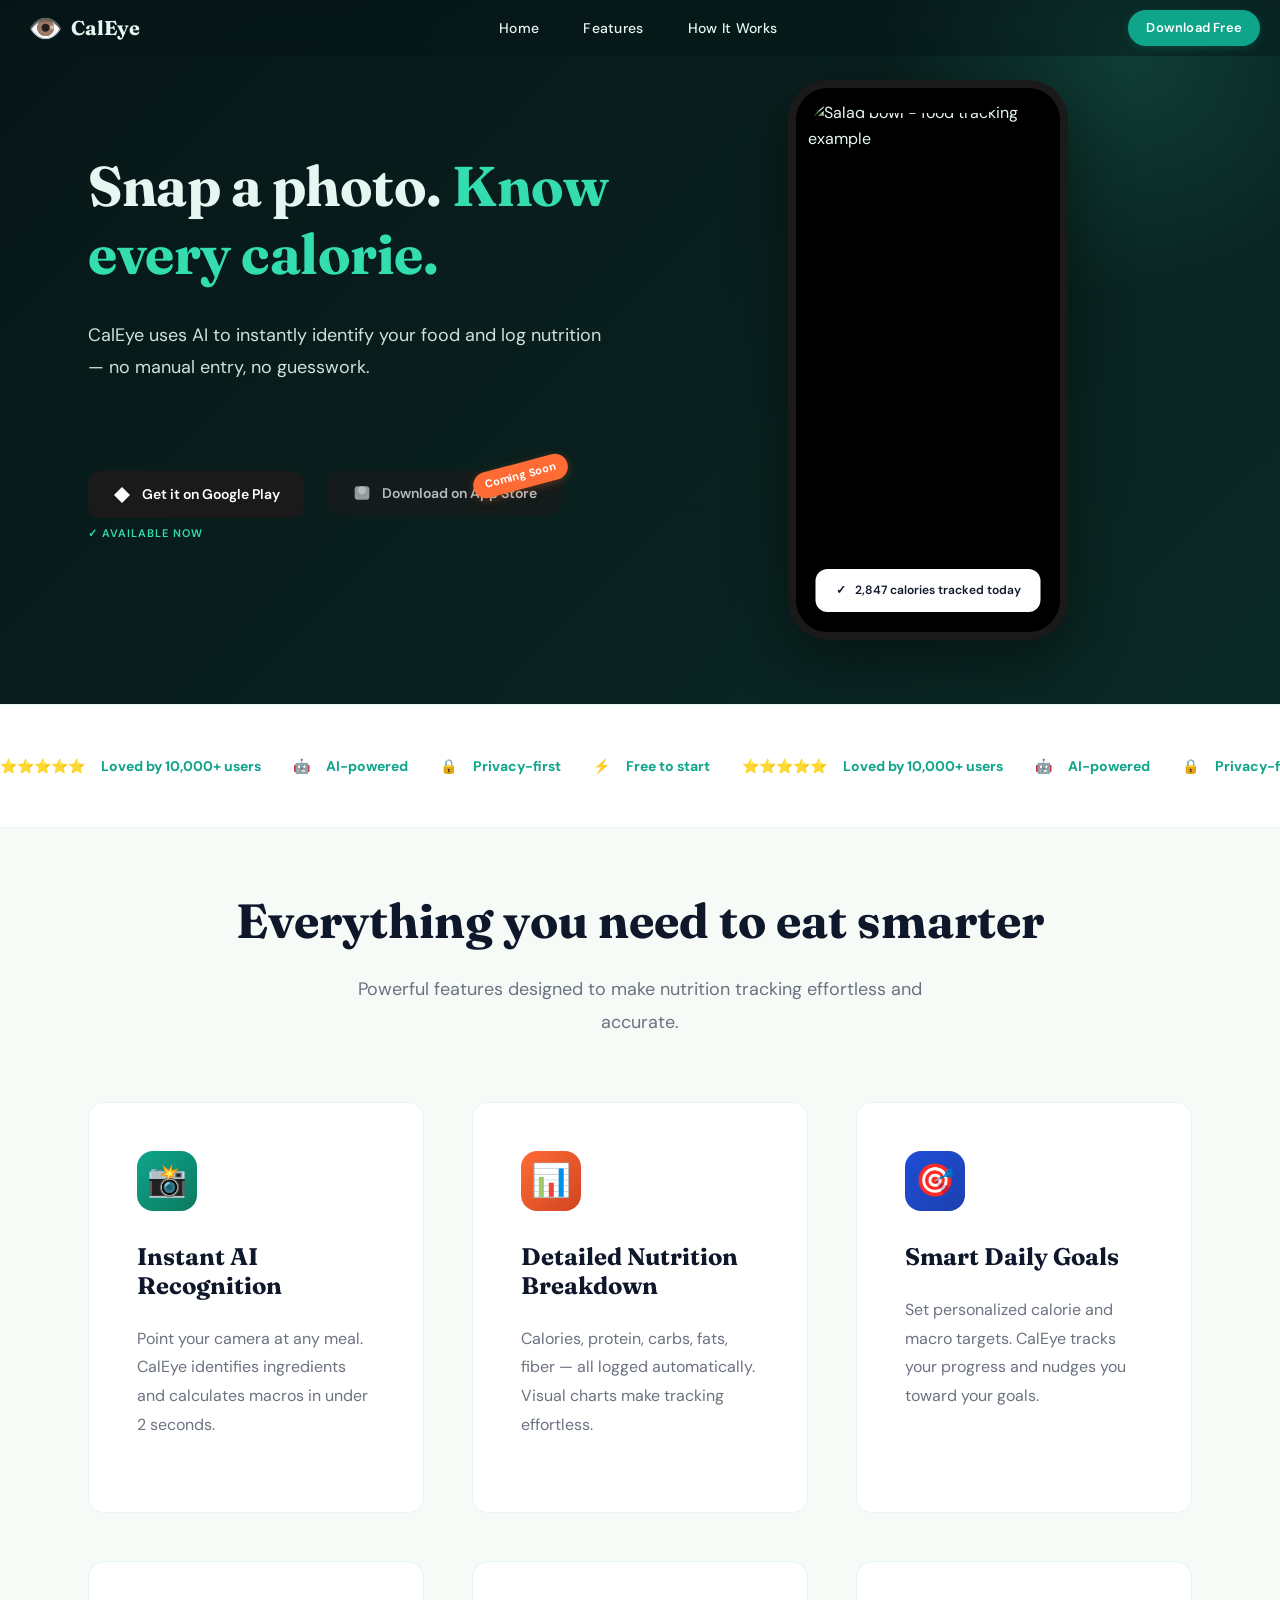
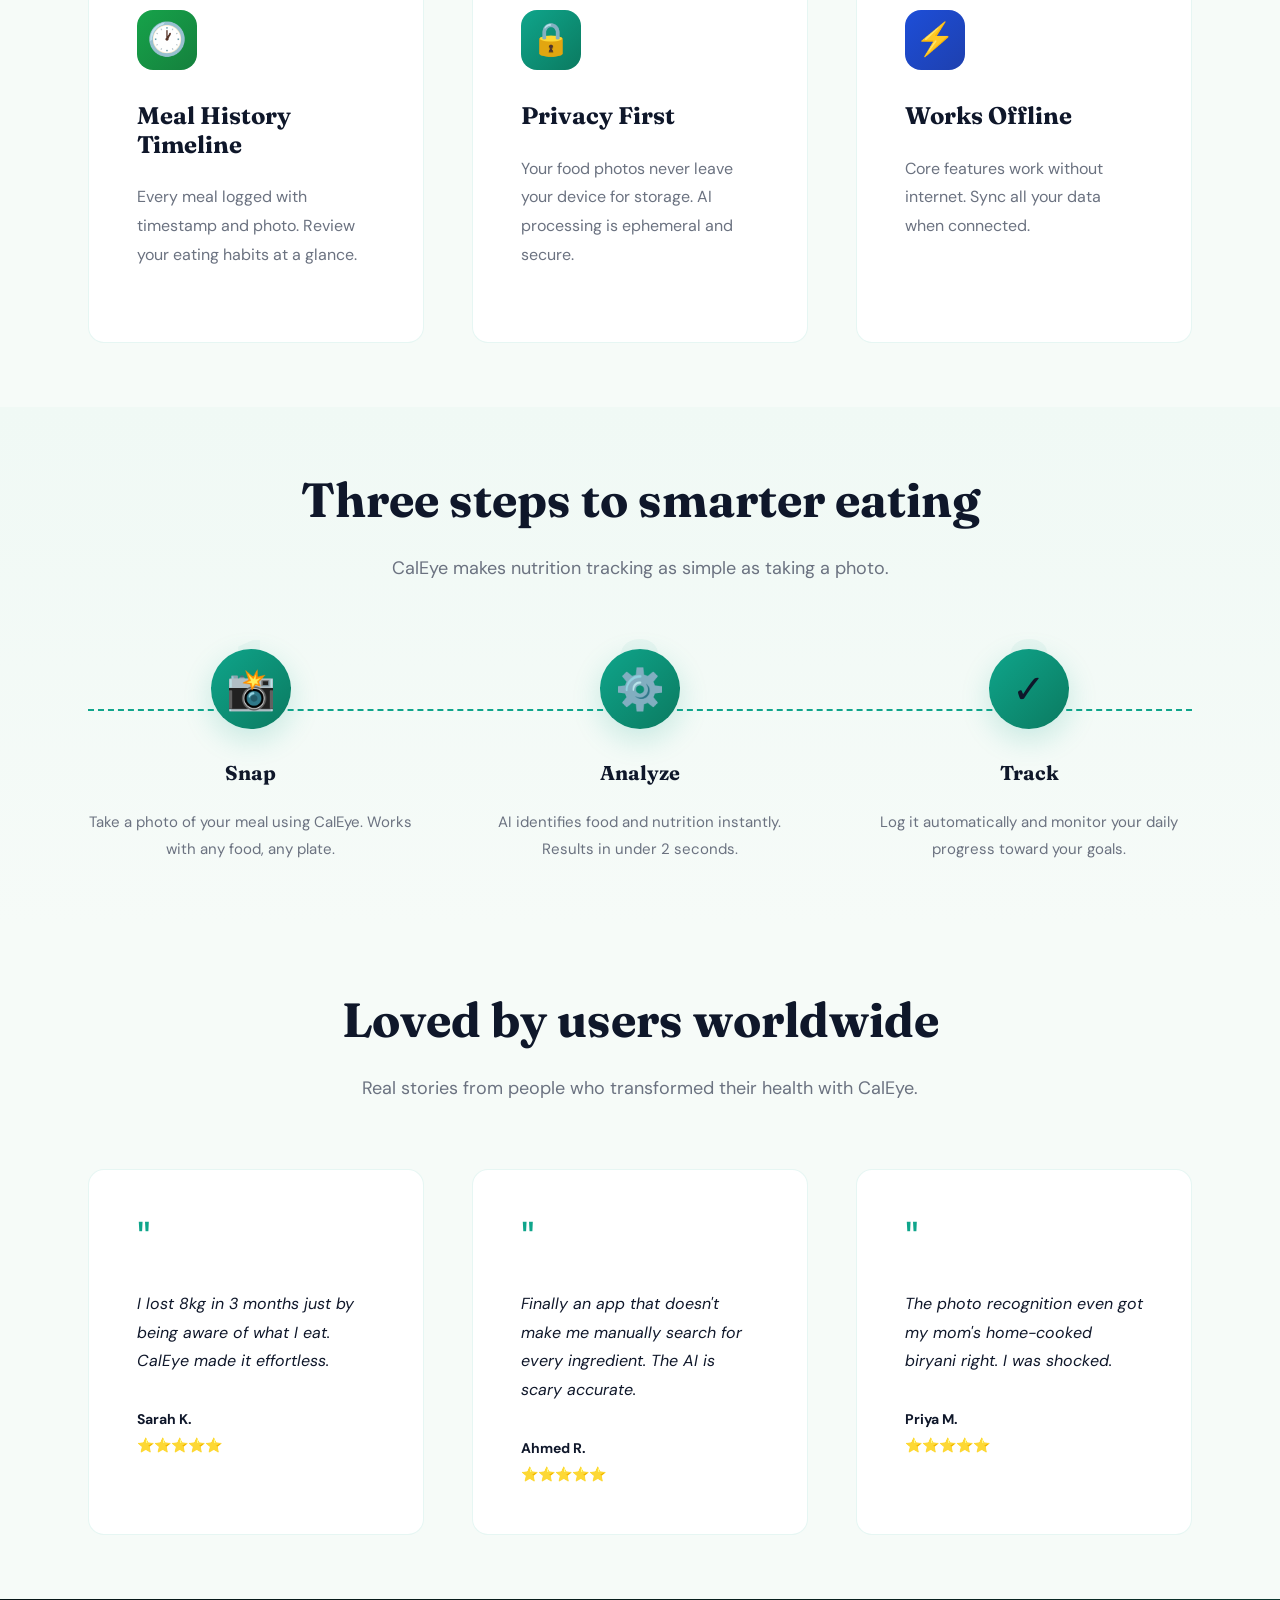
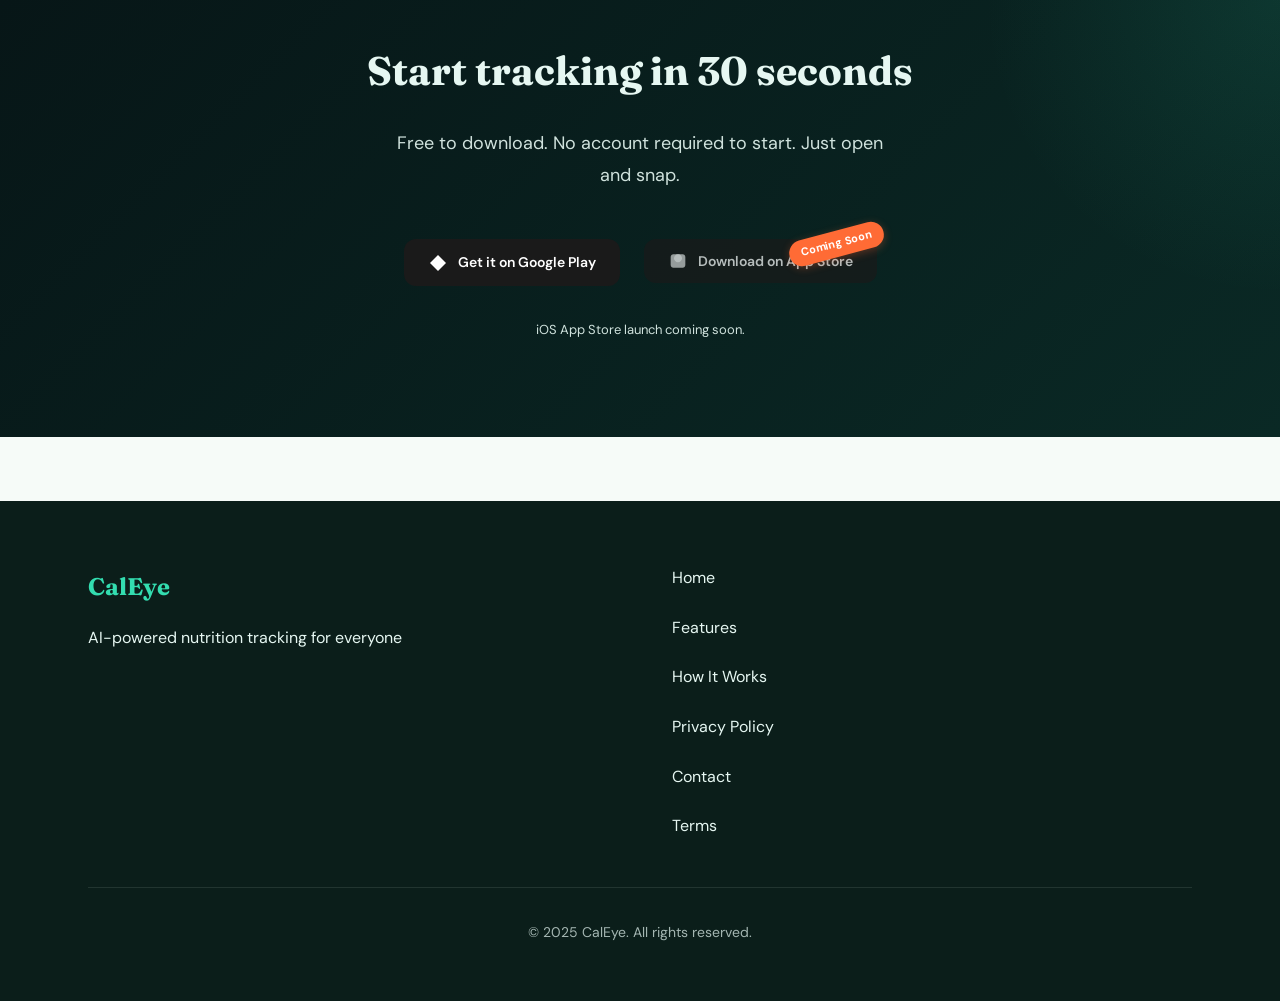
==== index.html @ 149a8d62 "Fixed duplication of footer" ====
<!DOCTYPE html>
<html lang="en">
<head>
    <meta charset="UTF-8">
    <meta name="viewport" content="width=device-width, initial-scale=1.0">
    <meta name="description" content="CalEye - AI-powered food calorie tracking. Just snap a photo and track your nutrition instantly.">
    <meta name="keywords" content="calorie tracking, food recognition, AI nutrition, food scanner">
    <meta name="theme-color" content="#0FA58B">

    <title>CalEye - AI-Powered Calorie Tracking</title>

    <!-- Google Fonts -->
    <link rel="preconnect" href="https://fonts.googleapis.com">
    <link rel="preconnect" href="https://fonts.gstatic.com" crossorigin>
    <link href="https://fonts.googleapis.com/css2?family=DM+Sans:ital,opsz,wght@0,9..150,100..700;1,9..150,100..700&family=Fraunces:opsz,wght@9..144,400..900&display=swap" rel="stylesheet">

    <!-- CSS -->
    <link rel="stylesheet" href="./styles/main.css">
    <link rel="stylesheet" href="./styles/components.css">
    <link rel="stylesheet" href="./styles/animations.css">

    <style>
        /* Section padding utilities for responsive design */
        .section-padded {
            padding: var(--space-lg) 0;
        }

        @media (min-width: 768px) {
            .section-padded {
                padding: var(--space-2xl) 0;
            }
        }

        .section-padded-lg {
            padding: var(--space-xl) 0;
        }

        @media (min-width: 768px) {
            .section-padded-lg {
                padding: var(--space-2xl) 0;
            }
        }
        .features-section {
            background: var(--bg);
        }

        /* Responsive Text */
        p {
            font-size: clamp(14px, 3.5vw, 16px);
        }

        .step p {
            font-size: clamp(13px, 2.5vw, 15px);
        }

        /* Page-specific styles */
        .hero {
            background: linear-gradient(135deg, var(--bg-dark) 0%, #0a2925 100%);
            color: var(--text-on-dark);
            padding-top: 70px;
            padding-bottom: var(--space-xl);
            position: relative;
            overflow: hidden;
        }

        @media (min-width: 768px) {
            .hero {
                padding-top: 80px;
                padding-bottom: var(--space-2xl);
            }
        }

        .hero::before {
            content: '';
            position: absolute;
            top: -300px;
            right: -150px;
            width: 400px;
            height: 400px;
            background: radial-gradient(circle, rgba(51, 221, 176, 0.1) 0%, transparent 70%);
            border-radius: 50%;
            pointer-events: none;
        }

        @media (min-width: 768px) {
            .hero::before {
                top: -200px;
                right: -100px;
                width: 500px;
                height: 500px;
                background: radial-gradient(circle, rgba(51, 221, 176, 0.15) 0%, transparent 70%);
            }
        }

        .hero-content {
            position: relative;
            z-index: 2;
            display: grid;
            grid-template-columns: 1fr;
            gap: var(--space-lg);
            align-items: center;
        }

        @media (min-width: 1024px) {
            .hero-content {
                grid-template-columns: 1fr 1fr;
                gap: var(--space-xl);
            }
        }

        .hero-text {
            display: flex;
            flex-direction: column;
            gap: var(--space-md);
        }

        @media (min-width: 768px) {
            .hero-text {
                gap: var(--space-lg);
            }
        }

        .hero-title {
            font-size: clamp(1.75rem, 5vw, 3.5rem);
            line-height: 1.2;
            margin: 0;
            letter-spacing: -0.5px;
        }

        .hero-title .highlight {
            color: var(--primary-dark);
        }

        .hero-subtitle {
            font-size: clamp(15px, 4vw, 18px);
            line-height: 1.8;
            color: rgba(230, 247, 242, 0.9);
        }

        .hero-cta {
            display: flex;
            gap: var(--space-sm);
            flex-direction: column;
            margin-top: var(--space-md);
        }

        @media (min-width: 480px) {
            .hero-cta {
                flex-direction: row;
                gap: var(--space-md);
                flex-wrap: wrap;
            }
        }

        @media (min-width: 768px) {
            .hero-cta {
                margin-top: var(--space-lg);
            }
        }

        .hero-cta > div {
            flex: 1;
            min-width: 160px;
        }

        @media (min-width: 480px) {
            .hero-cta > div {
                flex: initial;
            }
        }

        .cta-label {
            font-size: 11px;
            text-transform: uppercase;
            letter-spacing: 1px;
            color: var(--primary-dark);
            margin-top: 6px;
            font-weight: 600;
        }

        /* Phone Mockup */
        .phone-mockup-wrapper {
            display: flex;
            justify-content: center;
            align-items: center;
            position: relative;
            margin-top: var(--space-lg);
        }

        @media (min-width: 1024px) {
            .phone-mockup-wrapper {
                margin-top: 0;
            }
        }

        .phone-mockup {
            position: relative;
            width: 220px;
            height: 440px;
            background: #000;
            border-radius: 36px;
            padding: 10px;
            box-shadow: 0 15px 40px rgba(0, 0, 0, 0.4);
            overflow: hidden;
            animation: float 3s ease-in-out infinite;
            border: 6px solid #1a1a1a;
        }

        @media (min-width: 480px) {
            .phone-mockup {
                width: 260px;
                height: 520px;
                border-radius: 40px;
                padding: 12px;
                border: 8px solid #1a1a1a;
            }
        }

        @media (min-width: 1024px) {
            .phone-mockup {
                width: 280px;
                height: 560px;
                border-radius: 40px;
                padding: 12px;
                box-shadow: 0 20px 60px rgba(0, 0, 0, 0.4);
            }
        }

        .phone-mockup::before {
            content: '';
            position: absolute;
            top: 0;
            left: 50%;
            transform: translateX(-50%);
            width: 120px;
            height: 20px;
            background: #000;
            border-radius: 0 0 16px 16px;
            z-index: 10;
        }

        @media (min-width: 480px) {
            .phone-mockup::before {
                width: 140px;
                height: 24px;
                border-radius: 0 0 18px 18px;
            }
        }

        @media (min-width: 1024px) {
            .phone-mockup::before {
                width: 150px;
                height: 25px;
                border-radius: 0 0 20px 20px;
            }
        }

        .phone-screen {
            width: 100%;
            height: 100%;
            border-radius: 32px;
            overflow: hidden;
            position: relative;
        }

        @media (min-width: 480px) {
            .phone-screen {
                border-radius: 34px;
            }
        }

        @media (min-width: 1024px) {
            .phone-screen {
                border-radius: 36px;
            }
        }

        .phone-screen img {
            width: 100%;
            height: 100%;
            object-fit: cover;
        }

        .phone-floating-card {
            position: absolute;
            bottom: 16px;
            left: 50%;
            transform: translateX(-50%);
            background: var(--surface);
            border-radius: 10px;
            padding: 10px 16px;
            box-shadow: 0 8px 24px rgba(0, 0, 0, 0.2);
            font-size: 11px;
            font-weight: 600;
            color: var(--text);
            z-index: 20;
            animation: float 4s ease-in-out infinite;
            animation-delay: 0.5s;
            white-space: nowrap;
        }

        @media (min-width: 480px) {
            .phone-floating-card {
                bottom: 20px;
                border-radius: 12px;
                padding: 12px 20px;
                font-size: 12px;
            }
        }

        .phone-floating-card .icon {
            display: inline-block;
            margin-right: 6px;
        }

        /* Social Proof Bar */
        .social-proof {
            background: var(--surface);
            padding: var(--space-lg) 0;
            border-top: 1px solid rgba(15, 165, 139, 0.1);
            border-bottom: 1px solid rgba(15, 165, 139, 0.1);
            overflow: hidden;
        }

        @media (min-width: 768px) {
            .social-proof {
                padding: var(--space-xl) 0;
            }
        }

        .marquee-content-inner {
            display: inline-flex;
            gap: var(--space-md);
            white-space: nowrap;
            animation: marquee 30s linear infinite;
        }

        @media (min-width: 768px) {
            .marquee-content-inner {
                gap: var(--space-lg);
            }
        }

        .social-proof:hover .marquee-content-inner {
            animation-play-state: paused;
        }

        .proof-item {
            display: inline-flex;
            align-items: center;
            gap: var(--space-xs);
            font-weight: 600;
            color: var(--text);
            font-size: 12px;
            min-width: max-content;
        }

        @media (min-width: 480px) {
            .proof-item {
                font-size: 13px;
                gap: var(--space-sm);
            }
        }

        @media (min-width: 768px) {
            .proof-item {
                font-size: 14px;
            }
        }

        .proof-item strong {
            color: var(--primary-500);
        }

        /* Feature Grid */
        .features-grid {
            display: grid;
            grid-template-columns: 1fr;
            gap: var(--space-lg);
        }

        @media (min-width: 480px) {
            .features-grid {
                grid-template-columns: repeat(2, 1fr);
                gap: var(--space-lg);
            }
        }

        @media (min-width: 1024px) {
            .features-grid {
                grid-template-columns: repeat(3, 1fr);
                gap: var(--space-xl);
            }
        }

        /* How It Works */
        .how-it-works-section {
            background: linear-gradient(180deg, #f0f9f5 0%, var(--bg) 100%);
        }

        .steps-container {
            display: grid;
            grid-template-columns: 1fr;
            gap: var(--space-xl);
            position: relative;
        }

        @media (min-width: 768px) {
            .steps-container {
                gap: var(--space-2xl);
            }
        }

        @media (min-width: 1024px) {
            .steps-container {
                grid-template-columns: repeat(3, 1fr);
            }

            .steps-container::before {
                content: '';
                position: absolute;
                top: 60px;
                left: 0;
                right: 0;
                height: 2px;
                background: linear-gradient(90deg, transparent, var(--primary-500) 20%, var(--primary-500) 80%, transparent);
                border-top: 2px dashed var(--primary-500);
                pointer-events: none;
            }
        }

        .step {
            text-align: center;
            position: relative;
            z-index: 1;
        }

        .step-number {
            font-size: 60px;
            font-weight: 900;
            color: rgba(15, 165, 139, 0.05);
            position: absolute;
            top: -15px;
            left: 50%;
            transform: translateX(-50%);
            z-index: 0;
            line-height: 1;
        }

        @media (min-width: 768px) {
            .step-number {
                font-size: 80px;
                top: -20px;
            }
        }

        .step-icon {
            display: flex;
            align-items: center;
            justify-content: center;
            width: 70px;
            height: 70px;
            background: linear-gradient(135deg, var(--primary-500) 0%, var(--primary-700) 100%);
            border-radius: 50%;
            margin: 0 auto var(--space-lg);
            font-size: 36px;
            position: relative;
            z-index: 2;
            box-shadow: 0 8px 24px rgba(15, 165, 139, 0.15);
        }

        @media (min-width: 768px) {
            .step-icon {
                width: 80px;
                height: 80px;
                font-size: 40px;
                box-shadow: 0 10px 30px rgba(15, 165, 139, 0.2);
            }
        }

        .step h3 {
            margin: 0 0 var(--space-sm) 0;
            color: var(--text);
            font-size: 18px;
        }

        @media (min-width: 768px) {
            .step h3 {
                margin: 0 0 var(--space-md) 0;
                font-size: 20px;
            }
        }

        .step p {
            color: var(--muted);
            font-size: 14px;
            margin: 0;
        }

        @media (min-width: 768px) {
            .step p {
                font-size: 15px;
            }
        }

        /* Testimonials */
        .testimonials-grid {
            display: grid;
            grid-template-columns: 1fr;
            gap: var(--space-lg);
        }

        @media (min-width: 768px) {
            .testimonials-grid {
                grid-template-columns: repeat(3, 1fr);
                gap: var(--space-xl);
            }
        }

        /* Download CTA */
        .download-cta-section {
            background: linear-gradient(135deg, var(--bg-dark) 0%, #0a2925 100%);
            color: var(--text-on-dark);
            position: relative;
            overflow: hidden;
            padding: var(--space-lg) 0;
        }

        @media (min-width: 768px) {
            .download-cta-section {
                padding: var(--space-xl) 0;
            }
        }

        .download-cta-section::before {
            content: '';
            position: absolute;
            top: -300px;
            right: -300px;
            width: 500px;
            height: 500px;
            background: radial-gradient(circle, rgba(51, 221, 176, 0.08) 0%, transparent 70%);
            border-radius: 50%;
            pointer-events: none;
        }

        @media (min-width: 768px) {
            .download-cta-section::before {
                width: 600px;
                height: 600px;
                background: radial-gradient(circle, rgba(51, 221, 176, 0.1) 0%, transparent 70%);
            }
        }

        .cta-content {
            position: relative;
            z-index: 2;
            text-align: center;
        }

        .cta-content h2 {
            color: var(--text-on-dark);
            margin-bottom: var(--space-md);
            font-size: clamp(1.5rem, 4vw, 2.5rem);
        }

        @media (min-width: 768px) {
            .cta-content h2 {
                margin-bottom: var(--space-lg);
            }
        }

        .cta-content p {
            color: rgba(230, 247, 242, 0.9);
            font-size: clamp(14px, 3vw, 18px);
            margin-bottom: var(--space-lg);
            max-width: 500px;
            margin-left: auto;
            margin-right: auto;
        }

        @media (min-width: 768px) {
            .cta-content p {
                margin-bottom: var(--space-xl);
            }
        }

        .cta-buttons {
            display: flex;
            justify-content: center;
            gap: var(--space-sm);
            flex-direction: column;
        }

        @media (min-width: 480px) {
            .cta-buttons {
                flex-direction: row;
                gap: var(--space-md);
                flex-wrap: wrap;
            }
        }

        .cta-buttons .store-btn {
            width: 100%;
        }

        @media (min-width: 480px) {
            .cta-buttons .store-btn {
                width: auto;
            }
        }

        /* Scroll animations */
        section {
            scroll-margin-top: 70px;
        }

        @media (min-width: 768px) {
            section {
                scroll-margin-top: 80px;
            }
        }
    </style>
</head>
<body>

    <!-- Navigation -->
    <nav class="navbar">
        <div class="container nav-inner">
            <a href="index.html" class="logo">
                <span class="logo-mark">👁️</span>
                <span>CalEye</span>
            </a>

            <button class="hamburger" aria-label="Toggle navigation menu">
                <span></span>
                <span></span>
                <span></span>
            </button>

            <ul class="nav-links">
                <li><a href="index.html">Home</a></li>
                <li><a href="features.html">Features</a></li>
                <li><a href="how-it-works.html">How It Works</a></li>
            </ul>

            <div class="nav-cta">
                <a href="#" class="btn btn--primary btn--small">Download Free</a>
            </div>
        </div>
    </nav>

    <!-- Mobile Menu -->
    <div class="nav-menu">
        <ul class="nav-menu-items">
            <li><a href="index.html">Home</a></li>
            <li><a href="features.html">Features</a></li>
            <li><a href="how-it-works.html">How It Works</a></li>
            <li><a href="privacy.html">Privacy Policy</a></li>
        </ul>
    </div>

    <main id="main">
        <!-- HERO SECTION -->
        <section class="hero">
            <div class="container">
                <div class="hero-content">
                    <div class="hero-text fade-left">
                        <h1 class="hero-title">
                            Snap a photo. <span class="highlight">Know every calorie.</span>
                        </h1>
                        <p class="hero-subtitle">
                            CalEye uses AI to instantly identify your food and log nutrition — no manual entry, no guesswork.
                        </p>

                        <div class="hero-cta">
                            <div>
                                <a href="#" class="store-btn store-btn--google">
                                    <svg viewBox="0 0 30 30" fill="none" xmlns="http://www.w3.org/2000/svg">
                                        <path d="M15 3L3 15l12 12 12-12z" fill="currentColor"/>
                                    </svg>
                                    Get it on Google Play
                                </a>
                                <p class="cta-label">✓ Available now</p>
                            </div>
                            <div class="store-btn-wrapper">
                                <button class="store-btn store-btn--apple" disabled aria-label="Download on App Store (coming soon)">
                                    <svg viewBox="0 0 30 30" fill="none" xmlns="http://www.w3.org/2000/svg">
                                        <path d="M8 25c-2.2 0-4-1.8-4-4V9c0-2.2 1.8-4 4-4h14c2.2 0 4 1.8 4 4v12c0 2.2-1.8 4-4 4H8z" fill="currentColor" opacity="0.8"/>
                                        <path d="M15 5c3.3 0 6 2.7 6 6s-2.7 6-6 6-6-2.7-6-6 2.7-6 6-6z" fill="white"/>
                                    </svg>
                                    Download on App Store
                                </button>
                                <div class="coming-soon-chip">Coming Soon</div>
                                <div class="tooltip">iOS version launching soon!</div>
                            </div>
                        </div>
                    </div>

                    <div class="phone-mockup-wrapper fade-right">
                        <div class="phone-mockup">
                            <div class="phone-screen">
                                <img src="https://images.unsplash.com/photo-1512621776951-a57141f2eefd?w=400&q=80" alt="Salad bowl - food tracking example" loading="lazy">
                            </div>
                            <div class="phone-floating-card">
                                <span class="icon">✓</span>
                                2,847 calories tracked today
                            </div>
                        </div>
                    </div>
                </div>
            </div>
        </section>

        <!-- SOCIAL PROOF BAR -->
        <section class="social-proof">
            <div class="marquee">
                <div class="marquee-content-inner">
                    <div class="proof-item">⭐⭐⭐⭐⭐ <strong>Loved by 10,000+ users</strong></div>
                    <div class="proof-item">🤖 <strong>AI-powered</strong></div>
                    <div class="proof-item">🔒 <strong>Privacy-first</strong></div>
                    <div class="proof-item">⚡ <strong>Free to start</strong></div>
                    <div class="proof-item">⭐⭐⭐⭐⭐ <strong>Loved by 10,000+ users</strong></div>
                    <div class="proof-item">🤖 <strong>AI-powered</strong></div>
                    <div class="proof-item">🔒 <strong>Privacy-first</strong></div>
                    <div class="proof-item">⚡ <strong>Free to start</strong></div>
                </div>
            </div>
        </section>

        <!-- FEATURES SECTION -->
        <section class="features-section section-padded">
            <div class="container">
                <div class="section-title fade-up">
                    <h2>Everything you need to eat smarter</h2>
                    <p>Powerful features designed to make nutrition tracking effortless and accurate.</p>
                </div>

                <div class="features-grid">
                    <div class="card stagger-item fade-up">
                        <div class="card-icon">📸</div>
                        <h3>Instant AI Recognition</h3>
                        <p>Point your camera at any meal. CalEye identifies ingredients and calculates macros in under 2 seconds.</p>
                    </div>

                    <div class="card stagger-item fade-up">
                        <div class="card-icon orange">📊</div>
                        <h3>Detailed Nutrition Breakdown</h3>
                        <p>Calories, protein, carbs, fats, fiber — all logged automatically. Visual charts make tracking effortless.</p>
                    </div>

                    <div class="card stagger-item fade-up">
                        <div class="card-icon blue">🎯</div>
                        <h3>Smart Daily Goals</h3>
                        <p>Set personalized calorie and macro targets. CalEye tracks your progress and nudges you toward your goals.</p>
                    </div>

                    <div class="card stagger-item fade-up">
                        <div class="card-icon success">🕐</div>
                        <h3>Meal History Timeline</h3>
                        <p>Every meal logged with timestamp and photo. Review your eating habits at a glance.</p>
                    </div>

                    <div class="card stagger-item fade-up">
                        <div class="card-icon">🔒</div>
                        <h3>Privacy First</h3>
                        <p>Your food photos never leave your device for storage. AI processing is ephemeral and secure.</p>
                    </div>

                    <div class="card stagger-item fade-up">
                        <div class="card-icon blue">⚡</div>
                        <h3>Works Offline</h3>
                        <p>Core features work without internet. Sync all your data when connected.</p>
                    </div>
                </div>
            </div>
        </section>

        <!-- HOW IT WORKS -->
        <section class="how-it-works-section">
            <div class="container">
                <div class="section-title fade-up">
                    <h2>Three steps to smarter eating</h2>
                    <p>CalEye makes nutrition tracking as simple as taking a photo.</p>
                </div>

                <div class="steps-container">
                    <div class="step fade-left" style="animation-delay: 0ms;">
                        <div class="step-number">1</div>
                        <div class="step-icon">📸</div>
                        <h3>Snap</h3>
                        <p>Take a photo of your meal using CalEye. Works with any food, any plate.</p>
                    </div>

                    <div class="step fade-up" style="animation-delay: 100ms;">
                        <div class="step-number">2</div>
                        <div class="step-icon">⚙️</div>
                        <h3>Analyze</h3>
                        <p>AI identifies food and nutrition instantly. Results in under 2 seconds.</p>
                    </div>

                    <div class="step fade-right" style="animation-delay: 200ms;">
                        <div class="step-number">3</div>
                        <div class="step-icon">✓</div>
                        <h3>Track</h3>
                        <p>Log it automatically and monitor your daily progress toward your goals.</p>
                    </div>
                </div>
            </div>
        </section>

        <!-- TESTIMONIALS -->
        <section class="section-padded" style="background: var(--bg);">
            <div class="container">
                <div class="section-title fade-up">
                    <h2>Loved by users worldwide</h2>
                    <p>Real stories from people who transformed their health with CalEye.</p>
                </div>

                <div class="testimonials-grid">
                    <div class="testimonial-card stagger-item fade-up">
                        <div class="quote-mark">"</div>
                        <p class="testimonial-text">I lost 8kg in 3 months just by being aware of what I eat. CalEye made it effortless.</p>
                        <div class="testimonial-author">
                            <div class="testimonial-author-info">
                                <span class="testimonial-author-name">Sarah K.</span>
                                <span class="testimonial-rating">⭐⭐⭐⭐⭐</span>
                            </div>
                        </div>
                    </div>

                    <div class="testimonial-card stagger-item fade-up">
                        <div class="quote-mark">"</div>
                        <p class="testimonial-text">Finally an app that doesn't make me manually search for every ingredient. The AI is scary accurate.</p>
                        <div class="testimonial-author">
                            <div class="testimonial-author-info">
                                <span class="testimonial-author-name">Ahmed R.</span>
                                <span class="testimonial-rating">⭐⭐⭐⭐⭐</span>
                            </div>
                        </div>
                    </div>

                    <div class="testimonial-card stagger-item fade-up">
                        <div class="quote-mark">"</div>
                        <p class="testimonial-text">The photo recognition even got my mom's home-cooked biryani right. I was shocked.</p>
                        <div class="testimonial-author">
                            <div class="testimonial-author-info">
                                <span class="testimonial-author-name">Priya M.</span>
                                <span class="testimonial-rating">⭐⭐⭐⭐⭐</span>
                            </div>
                        </div>
                    </div>
                </div>
            </div>
        </section>

        <!-- DOWNLOAD CTA -->
        <section class="download-cta-section" style="padding: var(--space-xl) 0; margin-bottom: 0;">
            <div class="container">
                <div class="cta-content fade-up">
                    <h2>Start tracking in 30 seconds</h2>
                    <p>Free to download. No account required to start. Just open and snap.</p>

                    <div class="cta-buttons">
                        <a href="#" class="store-btn store-btn--google">
                            <svg viewBox="0 0 30 30" fill="none" xmlns="http://www.w3.org/2000/svg">
                                <path d="M15 3L3 15l12 12 12-12z" fill="currentColor"/>
                            </svg>
                            Get it on Google Play
                        </a>
                        <div class="store-btn-wrapper">
                            <button class="store-btn store-btn--apple" disabled>
                                <svg viewBox="0 0 30 30" fill="none" xmlns="http://www.w3.org/2000/svg">
                                    <path d="M8 25c-2.2 0-4-1.8-4-4V9c0-2.2 1.8-4 4-4h14c2.2 0 4 1.8 4 4v12c0 2.2-1.8 4-4 4H8z" fill="currentColor" opacity="0.8"/>
                                    <path d="M15 5c3.3 0 6 2.7 6 6s-2.7 6-6 6-6-2.7-6-6 2.7-6 6-6z" fill="white"/>
                                </svg>
                                Download on App Store
                            </button>
                            <div class="coming-soon-chip">Coming Soon</div>
                        </div>
                    </div>

                    <p class="text-muted" style="margin-top: var(--space-lg); font-size: 13px;">iOS App Store launch coming soon.</p>
                </div>
            </div>
        </section>
    </main>

    <!-- FOOTER -->
    <footer>
        <div class="container">
            <div class="footer-content">
                <div>
                    <p class="footer-title">CalEye</p>
                    <p style="color: var(--text-on-dark);">AI-powered nutrition tracking for everyone</p>
                </div>
                <div class="footer-links">
                    <a href="index.html" class="footer-link">Home</a>
                    <a href="features.html" class="footer-link">Features</a>
                    <a href="how-it-works.html" class="footer-link">How It Works</a>
                    <a href="privacy.html" class="footer-link">Privacy Policy</a>
                    <a href="contact.html" class="footer-link">Contact</a>
                    <a href="terms.html" class="footer-link">Terms</a>
                </div>
            </div>
            <p class="footer-bottom">&copy; 2025 CalEye. All rights reserved.</p>
        </div>
    </footer>

    <!-- Scripts -->
    <script src="./scripts/main.js"></script>
    <script src="./scripts/smoothscroll.js"></script>
</body>
</html>
---- styles/main.css ----
/* ========================================
   CALEYE MARKETING WEBSITE - GLOBAL STYLES
   ======================================== */

/* COLOR TOKENS & VARIABLES */
:root {
  --bg: #F6FBF8;
  --surface: #FFFFFF;
  --primary-500: #0FA58B;
  --primary-700: #0B7A60;
  --accent: #FF6B35;
  --accent-dark: #D04520;
  --trust: #1D4ED8;
  --text: #0F172A;
  --muted: #6B7280;
  --success: #16A34A;
  --warning: #F59E0B;
  --bg-dark: #071617;
  --surface-dark: #0B1E1A;
  --text-on-dark: #E6F7F2;
  --primary-dark: #33DDB0;
  --accent-on-dark: #FF9B78;

  /* Responsive Sizing */
  --space-xs: 0.5rem;
  --space-sm: 1rem;
  --space-md: 1.5rem;
  --space-lg: 2rem;
  --space-xl: 3rem;
  --space-2xl: 4rem;

  /* Border Radius */
  --radius-sm: 8px;
  --radius-md: 12px;
  --radius-lg: 16px;
  --radius-xl: 24px;
  --radius-full: 9999px;

  /* Shadows */
  --shadow-sm: 0 2px 8px rgba(0, 0, 0, 0.08);
  --shadow-md: 0 4px 16px rgba(0, 0, 0, 0.12);
  --shadow-lg: 0 8px 32px rgba(0, 0, 0, 0.16);

  /* Transitions */
  --transition-fast: 0.15s ease;
  --transition-base: 0.2s ease;
  --transition-slow: 0.3s ease;
}

/* ========================================
   RESET & BASE STYLES
   ======================================== */

*,
*::before,
*::after {
  margin: 0;
  padding: 0;
  box-sizing: border-box;
}

html {
  scroll-behavior: smooth;
}

body {
  font-family: "DM Sans", -apple-system, BlinkMacSystemFont, "Segoe UI", sans-serif;
  background-color: var(--bg);
  color: var(--text);
  line-height: 1.6;
  font-size: 16px;
  -webkit-font-smoothing: antialiased;
  -moz-osx-font-smoothing: grayscale;
}

/* Headings */
h1,
h2,
h3,
h4,
h5,
h6 {
  font-family: "Fraunces", serif;
  font-weight: 700;
  line-height: 1.2;
  margin-bottom: var(--space-md);
}

h1 {
  font-size: clamp(32px, 5vw, 56px);
}

h2 {
  font-size: clamp(28px, 4vw, 48px);
}

h3 {
  font-size: clamp(24px, 3.5vw, 36px);
}

h4 {
  font-size: clamp(20px, 3vw, 28px);
}

p {
  margin-bottom: var(--space-md);
  color: var(--muted);
  font-size: 16px;
  line-height: 1.8;
}

strong,
b {
  font-weight: 700;
  color: var(--text);
}

a {
  color: var(--primary-500);
  text-decoration: none;
  transition: color var(--transition-base);
}

a:hover,
a:focus {
  color: var(--primary-700);
  outline: none;
}

button,
input,
textarea,
select {
  font-family: inherit;
  font-size: inherit;
}

button {
  border: none;
  cursor: pointer;
}

img {
  max-width: 100%;
  height: auto;
  display: block;
}

ul,
ol {
  list-style-position: inside;
  margin-bottom: var(--space-md);
}

ul ul,
ol ol {
  margin-left: var(--space-md);
  margin-bottom: 0;
}

/* ========================================
   LAYOUT & CONTAINER
   ======================================== */

.container {
  width: 100%;
  max-width: 1200px;
  margin: 0 auto;
  padding: 0 var(--space-md);
}

@media (min-width: 768px) {
  .container {
    padding: 0 var(--space-lg);
  }
}

@media (min-width: 1024px) {
  .container {
    padding: 0 var(--space-xl);
  }
}

/* ========================================
   NAVIGATION
   ======================================== */

.navbar {
  position: fixed;
  top: 0;
  left: 0;
  right: 0;
  width: 100%;
  z-index: 1000;
  background-color: rgba(7, 22, 23, 0.4);
  backdrop-filter: blur(8px);
  transition: background-color var(--transition-base), backdrop-filter var(--transition-base);
  overflow: hidden;
}

.navbar.scrolled {
  background-color: rgba(255, 255, 255, 0.98);
  backdrop-filter: blur(15px);
  box-shadow: 0 2px 12px rgba(0, 0, 0, 0.1);
  border-bottom: 1px solid rgba(0, 0, 0, 0.05);
}

.nav-inner {
  display: flex;
  justify-content: space-between;
  align-items: center;
  padding: 10px 20px;
  gap: var(--space-lg);
  max-width: 1400px;
  margin: 0 auto;
  height: 56px;
}

.logo {
  display: flex;
  align-items: center;
  justify-content: center;
  gap: 8px;
  font-family: "Fraunces", serif;
  font-weight: 700;
  font-size: 20px;
  color: var(--text-on-dark);
  transition: color var(--transition-base);
  text-decoration: none;
  white-space: nowrap;
  flex-shrink: 0;
  padding: 4px 8px;
  border-radius: 6px;
}

.navbar.scrolled .logo {
  color: var(--text);
}

.logo:hover {
  color: var(--primary-500);
}

.logo-mark {
  font-size: 28px;
}

.nav-links {
  display: none;
  gap: 20px;
  list-style: none;
  align-items: center;
  justify-content: center;
  margin: 0;
  padding: 0;
  height: 100%;
}

@media (min-width: 768px) {
  .nav-links {
    display: flex;
  }
}

.nav-links a {
  color: var(--text-on-dark);
  font-weight: 500;
  font-size: 14px;
  letter-spacing: 0.3px;
  transition: color 0.3s ease;
  position: relative;
  display: flex;
  align-items: center;
  justify-content: center;
  padding: 0 12px;
  height: 100%;
}

.navbar.scrolled .nav-links a {
  color: var(--text);
}

.navbar.scrolled .nav-links a:hover {
  color: var(--primary-500);
}

.nav-links a:hover {
  color: var(--primary-500);
}

.nav-links a::after {
  content: "";
  position: absolute;
  bottom: -2px;
  left: 50%;
  transform: translateX(-50%);
  width: 0;
  height: 1.5px;
  background-color: var(--primary-500);
  transition: width 0.3s ease, height 0.3s ease;
  border-radius: 1px;
}

.nav-links a:hover::after {
  width: calc((100% - 26.4px));
  height: 2.5px;
  bottom: 0px;
}

.nav-cta {
  display: none;
  gap: var(--space-md);
}

@media (min-width: 768px) {
  .nav-cta {
    display: flex;
    align-items: center;
  }
}

.hamburger {
  display: flex;
  flex-direction: column;
  gap: 6px;
  width: 28px;
  height: 24px;
  background: none;
  border: none;
  padding: 0;
  cursor: pointer;
}

@media (min-width: 768px) {
  .hamburger {
    display: none;
  }
}

.hamburger span {
  width: 100%;
  height: 3px;
  background-color: var(--text-on-dark);
  border-radius: 2px;
  transition: all var(--transition-fast);
}

@media (min-width: 768px) {
  .hamburger span {
    background-color: var(--text);
  }
}

.hamburger.active span:nth-child(1) {
  transform: rotate(45deg) translate(8px, 8px);
}

.hamburger.active span:nth-child(2) {
  opacity: 0;
}

.hamburger.active span:nth-child(3) {
  transform: rotate(-45deg) translate(7px, -7px);
}

/* Mobile Menu */
.nav-menu {
  position: fixed;
  top: 0;
  left: 0;
  right: 0;
  bottom: 0;
  background-color: var(--surface);
  transform: translateX(-100%);
  transition: transform var(--transition-base);
  z-index: 999;
  padding-top: 80px;
  overflow-y: auto;
}

.nav-menu.active {
  transform: translateX(0);
}

.nav-menu-items {
  display: flex;
  flex-direction: column;
  gap: var(--space-lg);
  padding: var(--space-lg);
  list-style: none;
}

.nav-menu-items a {
  color: var(--text);
  font-weight: 600;
  font-size: 18px;
  transition: color var(--transition-base);
}

.nav-menu-items a:hover {
  color: var(--primary-500);
}

/* ========================================
   SECTIONS
   ======================================== */

section {
  padding: var(--space-2xl) 0;
}

@media (min-width: 768px) {
  section {
    padding: var(--space-2xl) 0;
  }
}

.section-title {
  text-align: center;
  margin-bottom: var(--space-xl);
}

@media (min-width: 768px) {
  .section-title {
    margin-bottom: var(--space-2xl);
  }
}

.section-title h2 {
  margin-bottom: var(--space-sm);
  font-size: clamp(24px, 5vw, 48px);
}

@media (min-width: 768px) {
  .section-title h2 {
    margin-bottom: var(--space-md);
  }
}

.section-title p {
  font-size: clamp(14px, 3vw, 18px);
  max-width: 600px;
  margin: 0 auto;
  color: var(--muted);
}

/* ========================================
   FOOTER
   ======================================== */

footer {
  background-color: var(--surface-dark);
  color: var(--text-on-dark);
  padding: var(--space-xl) 0 var(--space-lg);
  margin-top: var(--space-xl);
}

@media (min-width: 768px) {
  footer {
    padding: var(--space-2xl) 0 var(--space-lg);
    margin-top: var(--space-2xl);
  }
}

.footer-content {
  display: grid;
  grid-template-columns: 1fr;
  gap: var(--space-lg);
  margin-bottom: var(--space-lg);
}

@media (min-width: 768px) {
  .footer-content {
    grid-template-columns: 1fr 1fr;
    gap: var(--space-2xl);
    margin-bottom: var(--space-xl);
  }
}

.footer-title {
  font-family: "Fraunces", serif;
  font-size: 20px;
  font-weight: 700;
  margin-bottom: var(--space-sm);
  color: var(--primary-dark);
}

@media (min-width: 768px) {
  .footer-title {
    font-size: 24px;
  }
}

.footer-links {
  display: flex;
  flex-wrap: wrap;
  gap: var(--space-md);
}

@media (min-width: 768px) {
  .footer-links {
    flex-direction: column;
  }
}

.footer-link {
  color: var(--text-on-dark);
  transition: color var(--transition-base);
  font-size: 14px;
}

@media (min-width: 768px) {
  .footer-link {
    font-size: 16px;
  }
}

.footer-link:hover {
  color: var(--primary-dark);
}

.footer-bottom {
  text-align: center;
  padding-top: var(--space-lg);
  border-top: 1px solid rgba(230, 247, 242, 0.1);
  color: rgba(230, 247, 242, 0.7);
  font-size: 14px;
}

/* ========================================
   UTILITIES
   ======================================== */

.text-center {
  text-align: center;
}

.text-dark {
  color: var(--text);
}

.text-muted {
  color: var(--muted);
}

.text-accent {
  color: var(--accent);
}

.mt-sm {
  margin-top: var(--space-sm);
}

.mt-md {
  margin-top: var(--space-md);
}

.mt-lg {
  margin-top: var(--space-lg);
}

.mt-xl {
  margin-top: var(--space-xl);
}

.mb-sm {
  margin-bottom: var(--space-sm);
}

.mb-md {
  margin-bottom: var(--space-md);
}

.mb-lg {
  margin-bottom: var(--space-lg);
}

.mb-xl {
  margin-bottom: var(--space-xl);
}

.gap-sm {
  gap: var(--space-sm);
}

.gap-md {
  gap: var(--space-md);
}

.gap-lg {
  gap: var(--space-lg);
}

.space-y {
  display: flex;
  flex-direction: column;
  gap: var(--space-md);
}

.space-y-sm {
  display: flex;
  flex-direction: column;
  gap: var(--space-sm);
}

.space-y-lg {
  display: flex;
  flex-direction: column;
  gap: var(--space-lg);
}

.hidden-mobile {
  display: none;
}

@media (min-width: 768px) {
  .hidden-mobile {
    display: block;
  }
}

.hidden-desktop {
  display: block;
}

@media (min-width: 768px) {
  .hidden-desktop {
    display: none;
  }
}

/* Accessibility */
@media (prefers-reduced-motion: reduce) {
  *,
  *::before,
  *::after {
    animation-duration: 0.01ms !important;
    animation-iteration-count: 1 !important;
    transition-duration: 0.01ms !important;
    scroll-behavior: auto !important;
  }
}

/* Skip to main content link */
.skip-link {
  position: absolute;
  top: -40px;
  left: 0;
  background: var(--primary-500);
  color: white;
  padding: var(--space-sm) var(--space-md);
  text-decoration: none;
  z-index: 100;
}

.skip-link:focus {
  top: 0;
}
---- styles/components.css ----
/* =======================================
   CALEYE - REUSABLE COMPONENTS
   ======================================= */

/* ========================================
   BUTTONS
   ======================================== */

.btn {
  display: inline-flex;
  align-items: center;
  justify-content: center;
  gap: var(--space-sm);
  padding: 12px 28px;
  border-radius: var(--radius-full);
  font-weight: 600;
  font-size: 14px;
  letter-spacing: 0.3px;
  transition: background-color var(--transition-base), transform var(--transition-fast),
    box-shadow var(--transition-base);
  border: none;
  cursor: pointer;
  text-decoration: none;
  white-space: nowrap;
  box-shadow: 0 2px 8px rgba(15, 165, 139, 0.2);
}

.btn:hover:not(:disabled) {
  box-shadow: 0 4px 16px rgba(15, 165, 139, 0.3);
}

.btn:focus {
  outline: 2px solid var(--primary-500);
  outline-offset: 2px;
}

.btn--primary {
  background-color: var(--primary-500);
  color: white;
}

.btn--primary:hover:not(:disabled) {
  background-color: var(--primary-700);
  transform: translateY(-2px);
  box-shadow: 0 6px 20px rgba(15, 165, 139, 0.35);
}

.btn--secondary {
  background-color: var(--accent);
  color: white;
}

.btn--secondary:hover:not(:disabled) {
  background-color: var(--accent-dark);
  transform: translateY(-2px);
}

.btn--outline {
  background-color: transparent;
  color: var(--primary-500);
  border: 2px solid var(--primary-500);
}

.btn--outline:hover:not(:disabled) {
  background-color: var(--primary-500);
  color: white;
}

.btn--ghost {
  background-color: transparent;
  color: var(--text);
}

.btn--ghost:hover:not(:disabled) {
  color: var(--primary-500);
}

.btn--dark {
  background-color: #1a1a1a;
  color: white;
}

.btn--dark:hover:not(:disabled) {
  background-color: #0a0a0a;
  transform: translateY(-2px);
}

.btn:disabled {
  opacity: 0.6;
  cursor: not-allowed;
}

.btn--small {
  padding: 8px 18px;
  font-size: 13px;
  letter-spacing: 0.2px;
}

.btn--large {
  padding: 16px 40px;
  font-size: 18px;
}

.btn--block {
  width: 100%;
}

.btn-group {
  display: flex;
  gap: var(--space-md);
  flex-wrap: wrap;
}

@media (max-width: 480px) {
  .btn-group {
    flex-direction: column;
  }

  .btn {
    width: 100%;
  }
}

/* Store Buttons */
.store-btn {
  display: inline-flex;
  align-items: center;
  justify-content: center;
  gap: 8px;
  padding: 11px 20px;
  background-color: #1a1a1a;
  color: white;
  border: none;
  border-radius: var(--radius-md);
  font-weight: 600;
  font-size: 13px;
  cursor: pointer;
  transition: background-color var(--transition-base), transform var(--transition-fast),
    box-shadow var(--transition-base);
  position: relative;
  text-decoration: none;
}

@media (min-width: 480px) {
  .store-btn {
    gap: 10px;
    padding: 12px 24px;
    font-size: 14px;
  }
}

.store-btn:hover:not(:disabled) {
  background-color: #0a0a0a;
  transform: translateY(-2px);
  box-shadow: var(--shadow-md);
}

.store-btn:focus {
  outline: 2px solid var(--primary-500);
  outline-offset: 2px;
}

.store-btn:disabled {
  opacity: 0.7;
  cursor: not-allowed;
}

.store-btn svg {
  width: 18px;
  height: 18px;
}

@media (min-width: 480px) {
  .store-btn svg {
    width: 20px;
    height: 20px;
  }
}

.store-btn--apple {
  position: relative;
}

.coming-soon-chip {
  position: absolute;
  top: -6px;
  right: -6px;
  background-color: var(--accent);
  color: white;
  padding: 3px 10px;
  border-radius: var(--radius-full);
  font-size: 10px;
  font-weight: 700;
  transform: rotate(-15deg);
  box-shadow: 0 2px 8px rgba(255, 107, 53, 0.3);
}

@media (min-width: 480px) {
  .coming-soon-chip {
    top: -8px;
    right: -8px;
    padding: 4px 12px;
    font-size: 11px;
  }
}

.store-btn--apple[disabled] {
  pointer-events: auto;
}

.store-btn-wrapper {
  position: relative;
  display: inline-block;
}

/* Tooltip */
.tooltip {
  position: absolute;
  bottom: 100%;
  left: 50%;
  transform: translateX(-50%);
  background-color: #1a1a1a;
  color: white;
  padding: 8px 12px;
  border-radius: 6px;
  font-size: 12px;
  font-weight: 500;
  white-space: nowrap;
  opacity: 0;
  visibility: hidden;
  transition: opacity var(--transition-base), visibility var(--transition-base);
  pointer-events: none;
  margin-bottom: 8px;
  z-index: 10;
}

.tooltip::after {
  content: "";
  position: absolute;
  top: 100%;
  left: 50%;
  transform: translateX(-50%);
  border: 6px solid transparent;
  border-top-color: #1a1a1a;
}

.store-btn-wrapper:hover .tooltip {
  opacity: 1;
  visibility: visible;
}

/* ========================================
   CARDS
   ======================================== */

.card {
  background-color: var(--surface);
  border: 1px solid rgba(15, 165, 139, 0.1);
  border-radius: var(--radius-lg);
  padding: var(--space-lg);
  transition: transform var(--transition-base), box-shadow var(--transition-base);
}

@media (min-width: 768px) {
  .card {
    padding: var(--space-xl);
  }
}

.card:hover {
  transform: translateY(-4px);
  box-shadow: 0 12px 32px rgba(0, 0, 0, 0.1);
}

.card h3 {
  margin-top: 0;
  font-size: clamp(18px, 3vw, 24px);
}

.card-icon {
  display: flex;
  align-items: center;
  justify-content: center;
  width: 55px;
  height: 55px;
  border-radius: var(--radius-lg);
  margin-bottom: var(--space-md);
  font-size: 28px;
  background: linear-gradient(135deg, var(--primary-500) 0%, var(--primary-700) 100%);
}

@media (min-width: 768px) {
  .card-icon {
    width: 60px;
    height: 60px;
    margin-bottom: var(--space-lg);
    font-size: 32px;
  }
}

.card-icon.blue {
  background: linear-gradient(135deg, var(--trust) 0%, #1e40af 100%);
}

.card-icon.orange {
  background: linear-gradient(135deg, var(--accent) 0%, var(--accent-dark) 100%);
}

.card-icon.success {
  background: linear-gradient(135deg, var(--success) 0%, #15803d 100%);
}

.card-meta {
  display: flex;
  align-items: center;
  gap: var(--space-sm);
  padding: var(--space-md);
  background-color: rgba(15, 165, 139, 0.05);
  border-radius: var(--radius-md);
  font-size: 14px;
  color: var(--muted);
  margin-top: var(--space-lg);
}

.card-meta strong {
  color: var(--primary-500);
}

/* Feature Cards */
.feature-card {
  display: flex;
  flex-direction: column;
  gap: var(--space-lg);
}

.feature-card-content {
  display: flex;
  flex-direction: column;
  gap: var(--space-md);
}

.feature-card h3 {
  margin-bottom: 0;
  color: var(--text);
}

/* Testimonial Cards */
.testimonial-card {
  background-color: var(--surface);
  border: 1px solid rgba(15, 165, 139, 0.1);
  border-radius: var(--radius-lg);
  padding: var(--space-lg);
  position: relative;
  transition: box-shadow var(--transition-base);
}

@media (min-width: 768px) {
  .testimonial-card {
    padding: var(--space-xl);
  }
}

.testimonial-card:hover {
  box-shadow: 0 12px 32px rgba(0, 0, 0, 0.1);
}

.quote-mark {
  font-size: 40px;
  color: var(--primary-500);
  margin-bottom: var(--space-md);
  line-height: 1;
}

@media (min-width: 768px) {
  .quote-mark {
    font-size: 48px;
  }
}

.testimonial-text {
  font-size: 15px;
  line-height: 1.8;
  margin-bottom: var(--space-lg);
  color: var(--text);
  font-style: italic;
}

@media (min-width: 768px) {
  .testimonial-text {
    font-size: 16px;
  }
}

.testimonial-author {
  display: flex;
  align-items: center;
  gap: var(--space-md);
}

.testimonial-author-info {
  display: flex;
  flex-direction: column;
  gap: 4px;
}

.testimonial-author-name {
  font-weight: 700;
  color: var(--text);
  font-size: 14px;
}

.testimonial-rating {
  color: var(--warning);
  font-size: 14px;
}

/* ========================================
   BADGE & CHIPS
   ======================================== */

.badge {
  display: inline-flex;
  align-items: center;
  gap: 6px;
  padding: 6px 12px;
  background-color: rgba(15, 165, 139, 0.1);
  color: var(--primary-500);
  border-radius: var(--radius-full);
  font-size: 12px;
  font-weight: 600;
  text-transform: uppercase;
  letter-spacing: 0.5px;
}

.badge--accent {
  background-color: rgba(255, 107, 53, 0.1);
  color: var(--accent);
}

.badge--success {
  background-color: rgba(22, 163, 74, 0.1);
  color: var(--success);
}

.badge--warning {
  background-color: rgba(245, 158, 11, 0.1);
  color: var(--warning);
}

.badge--dark {
  background-color: rgba(15, 23, 42, 0.1);
  color: var(--text);
}

.chip {
  display: inline-flex;
  align-items: center;
  gap: 6px;
  padding: 8px 16px;
  background-color: var(--primary-500);
  color: white;
  border-radius: var(--radius-full);
  font-size: 13px;
  font-weight: 600;
}

.chip--light {
  background-color: var(--bg);
  color: var(--primary-500);
}

/* ========================================
   TYPOGRAPHY COMPONENTS
   ======================================== */

.section-subtitle {
  font-family: "DM Sans", sans-serif;
  font-size: 14px;
  font-weight: 600;
  color: var(--primary-500);
  text-transform: uppercase;
  letter-spacing: 1px;
  margin-bottom: var(--space-md);
}

.lead {
  font-size: 18px;
  line-height: 1.8;
  color: var(--muted);
}

.highlight {
  color: var(--primary-dark);
  font-weight: 700;
}

.highlight-accent {
  color: var(--accent);
  font-weight: 700;
}

/* ========================================
   FORMS
   ======================================== */

.form-group {
  display: flex;
  flex-direction: column;
  gap: var(--space-sm);
  margin-bottom: var(--space-md);
}

.form-label {
  font-weight: 600;
  font-size: 14px;
  color: var(--text);
}

.form-input,
.form-textarea {
  padding: var(--space-md);
  border: 1px solid rgba(15, 23, 42, 0.1);
  border-radius: var(--radius-md);
  font-family: inherit;
  font-size: 16px;
  transition: border-color var(--transition-base), box-shadow var(--transition-base);
}

.form-input:focus,
.form-textarea:focus {
  outline: none;
  border-color: var(--primary-500);
  box-shadow: 0 0 0 3px rgba(15, 165, 139, 0.1);
}

.form-input::placeholder {
  color: var(--muted);
}

.form-textarea {
  resize: vertical;
  min-height: 120px;
}

/* ========================================
   NAVIGATION BREADCRUMBS
   ======================================== */

.breadcrumb {
  display: flex;
  align-items: center;
  gap: var(--space-sm);
  margin-bottom: var(--space-lg);
  font-size: 14px;
}

.breadcrumb a {
  color: var(--primary-500);
}

.breadcrumb a:hover {
  text-decoration: underline;
}

.breadcrumb-separator {
  color: var(--muted);
}

/* ========================================
   DIVIDERS
   ======================================== */

.divider {
  height: 1px;
  background-color: rgba(15, 23, 42, 0.1);
  margin: var(--space-lg) 0;
}

.divider--light {
  background-color: rgba(15, 23, 42, 0.05);
}

/* ========================================
   SCROLL ANIMATIONS
   ======================================== */

.fade-up {
  opacity: 0;
  transform: translateY(30px);
}

.fade-up.visible {
  opacity: 1;
  transform: translateY(0);
  transition: opacity 0.6s ease-out, transform 0.6s ease-out;
}

.fade-left {
  opacity: 0;
  transform: translateX(-30px);
}

.fade-left.visible {
  opacity: 1;
  transform: translateX(0);
  transition: opacity 0.6s ease-out, transform 0.6s ease-out;
}

.fade-right {
  opacity: 0;
  transform: translateX(30px);
}

.fade-right.visible {
  opacity: 1;
  transform: translateX(0);
  transition: opacity 0.6s ease-out, transform 0.6s ease-out;
}

.stagger-item {
  opacity: 0;
  transform: translateY(30px);
}

.stagger-item.visible {
  opacity: 1;
  transform: translateY(0);
  transition: opacity 0.6s ease-out, transform 0.6s ease-out;
}

.stagger-item:nth-child(1).visible {
  transition-delay: 0ms;
}

.stagger-item:nth-child(2).visible {
  transition-delay: 100ms;
}

.stagger-item:nth-child(3).visible {
  transition-delay: 200ms;
}

.stagger-item:nth-child(4).visible {
  transition-delay: 300ms;
}

.stagger-item:nth-child(5).visible {
  transition-delay: 400ms;
}

.stagger-item:nth-child(6).visible {
  transition-delay: 500ms;
}

/* ========================================
   GRID SYSTEMS
   ======================================== */

.grid {
  display: grid;
  gap: var(--space-lg);
}

.grid--2 {
  grid-template-columns: repeat(auto-fit, minmax(300px, 1fr));
}

@media (min-width: 768px) {
  .grid--2 {
    grid-template-columns: repeat(2, 1fr);
  }
}

.grid--3 {
  grid-template-columns: 1fr;
}

@media (min-width: 480px) {
  .grid--3 {
    grid-template-columns: repeat(2, 1fr);
  }
}

@media (min-width: 768px) {
  .grid--3 {
    grid-template-columns: repeat(3, 1fr);
  }
}

.grid--4 {
  grid-template-columns: 1fr;
}

@media (min-width: 480px) {
  .grid--4 {
    grid-template-columns: repeat(2, 1fr);
  }
}

@media (min-width: 1024px) {
  .grid--4 {
    grid-template-columns: repeat(4, 1fr);
  }
}

/* ========================================
   FLEX HELPERS
   ======================================== */

.flex {
  display: flex;
}

.flex-center {
  display: flex;
  align-items: center;
  justify-content: center;
}

.flex-between {
  display: flex;
  align-items: center;
  justify-content: space-between;
}

.flex-col {
  flex-direction: column;
}

.flex-wrap {
  flex-wrap: wrap;
}

.items-start {
  align-items: flex-start;
}

.items-center {
  align-items: center;
}

.items-end {
  align-items: flex-end;
}

.justify-start {
  justify-content: flex-start;
}

.justify-center {
  justify-content: center;
}

.justify-end {
  justify-content: flex-end;
}

.justify-between {
  justify-content: space-between;
}

/* ========================================
   INLINE LINK
   ======================================== */

.inline-link {
  color: var(--primary-500);
  font-weight: 600;
  position: relative;
  transition: color var(--transition-base);
}

.inline-link::after {
  content: "";
  position: absolute;
  bottom: -2px;
  left: 0;
  width: 100%;
  height: 2px;
  background-color: var(--primary-500);
  transform: scaleX(0);
  transform-origin: right;
  transition: transform var(--transition-base);
}

.inline-link:hover::after {
  transform: scaleX(1);
  transform-origin: left;
}

/* ========================================
   CONTAINER VARIATIONS
   ======================================== */

.contained {
  background-color: var(--surface);
  border-radius: var(--radius-lg);
  padding: var(--space-xl);
}

.contained--dark {
  background-color: var(--surface-dark);
  color: var(--text-on-dark);
}
---- styles/animations.css ----
/* =======================================
   CALEYE - ANIMATIONS & KEYFRAMES
   ======================================= */

/* ========================================
   FADE UP ANIMATIONS
   ======================================== */

@keyframes fadeUp {
  from {
    opacity: 0;
    transform: translateY(30px);
  }
  to {
    opacity: 1;
    transform: translateY(0);
  }
}

@keyframes fadeDown {
  from {
    opacity: 0;
    transform: translateY(-30px);
  }
  to {
    opacity: 1;
    transform: translateY(0);
  }
}

@keyframes fadeLeft {
  from {
    opacity: 0;
    transform: translateX(30px);
  }
  to {
    opacity: 1;
    transform: translateX(0);
  }
}

@keyframes fadeRight {
  from {
    opacity: 0;
    transform: translateX(-30px);
  }
  to {
    opacity: 1;
    transform: translateX(0);
  }
}

@keyframes fadeIn {
  from {
    opacity: 0;
  }
  to {
    opacity: 1;
  }
}

/* ========================================
   SCALE & ZOOM ANIMATIONS
   ======================================== */

@keyframes scaleUp {
  from {
    opacity: 0;
    transform: scale(0.95);
  }
  to {
    opacity: 1;
    transform: scale(1);
  }
}

@keyframes scaleDown {
  from {
    opacity: 1;
    transform: scale(1);
  }
  to {
    opacity: 0;
    transform: scale(0.95);
  }
}

/* ========================================
   FLOATING & MOTION ANIMATIONS
   ======================================== */

@keyframes float {
  0%,
  100% {
    transform: translateY(0px);
  }
  50% {
    transform: translateY(-10px);
  }
}

@keyframes floatSlow {
  0%,
  100% {
    transform: translateY(0px);
  }
  50% {
    transform: translateY(-15px);
  }
}

@keyframes bounce {
  0%,
  100% {
    transform: translateY(0);
  }
  50% {
    transform: translateY(-20px);
  }
}

@keyframes pulse {
  0%,
  100% {
    opacity: 1;
  }
  50% {
    opacity: 0.5;
  }
}

@keyframes shimmer {
  0% {
    background-position: -1000px 0;
  }
  100% {
    background-position: 1000px 0;
  }
}

/* ========================================
   SHIMMER EFFECT
   ======================================== */

.shimmer-effect {
  background: linear-gradient(90deg, #f0f0f0 25%, #e0e0e0 50%, #f0f0f0 75%);
  background-size: 1000px 100%;
  animation: shimmer 2s infinite;
}

/* ========================================
   ROTATING/SPINNING ANIMATIONS
   ======================================== */

@keyframes spin {
  from {
    transform: rotate(0deg);
  }
  to {
    transform: rotate(360deg);
  }
}

@keyframes spinReverse {
  from {
    transform: rotate(360deg);
  }
  to {
    transform: rotate(0deg);
  }
}

@keyframes rotate180 {
  from {
    transform: rotate(0deg);
  }
  to {
    transform: rotate(180deg);
  }
}

/* ========================================
   MARQUEE (HORIZONTAL SCROLL)
   ======================================== */

@keyframes marquee {
  0% {
    transform: translateX(100%);
  }
  100% {
    transform: translateX(-100%);
  }
}

@keyframes marqueeReverse {
  0% {
    transform: translateX(-100%);
  }
  100% {
    transform: translateX(100%);
  }
}

.marquee {
  overflow: hidden;
}

.marquee-content {
  display: inline-flex;
  gap: var(--space-lg);
  animation: marquee 20s linear infinite;
  white-space: nowrap;
}

.marquee:hover .marquee-content {
  animation-play-state: paused;
}

/* ========================================
   GLOW EFFECTS
   ======================================== */

@keyframes glow {
  0%,
  100% {
    box-shadow: 0 0 20px rgba(15, 165, 139, 0.3);
  }
  50% {
    box-shadow: 0 0 40px rgba(15, 165, 139, 0.6);
  }
}

@keyframes glowAccent {
  0%,
  100% {
    box-shadow: 0 0 20px rgba(255, 107, 53, 0.3);
  }
  50% {
    box-shadow: 0 0 40px rgba(255, 107, 53, 0.6);
  }
}

/* ========================================
   UNDERLINE ANIMATIONS
   ======================================== */

@keyframes underlineGrow {
  from {
    width: 0;
  }
  to {
    width: 100%;
  }
}

@keyframes underlineShrink {
  from {
    width: 100%;
  }
  to {
    width: 0;
  }
}

/* ========================================
   SLIDE ANIMATIONS
   ======================================== */

@keyframes slideInLeft {
  from {
    transform: translateX(-100%);
    opacity: 0;
  }
  to {
    transform: translateX(0);
    opacity: 1;
  }
}

@keyframes slideInRight {
  from {
    transform: translateX(100%);
    opacity: 0;
  }
  to {
    transform: translateX(0);
    opacity: 1;
  }
}

@keyframes slideInUp {
  from {
    transform: translateY(100%);
    opacity: 0;
  }
  to {
    transform: translateY(0);
    opacity: 1;
  }
}

@keyframes slideInDown {
  from {
    transform: translateY(-100%);
    opacity: 0;
  }
  to {
    transform: translateY(0);
    opacity: 1;
  }
}

@keyframes slideOutLeft {
  from {
    transform: translateX(0);
    opacity: 1;
  }
  to {
    transform: translateX(-100%);
    opacity: 0;
  }
}

@keyframes slideOutRight {
  from {
    transform: translateX(0);
    opacity: 1;
  }
  to {
    transform: translateX(100%);
    opacity: 0;
  }
}

/* ========================================
   WAVE ANIMATION
   ======================================== */

@keyframes wave {
  0% {
    transform: rotate(0deg);
  }
  10% {
    transform: rotate(14deg);
  }
  20% {
    transform: rotate(0deg);
  }
  30% {
    transform: rotate(14deg);
  }
  40% {
    transform: rotate(0deg);
  }
  100% {
    transform: rotate(0deg);
  }
}

/* ========================================
   STRIPES ANIMATION
   ======================================== */

@keyframes stripes {
  0% {
    background-position: 0 0;
  }
  100% {
    background-position: 40px 0;
  }
}

/* ========================================
   TEXT ANIMATIONS
   ======================================== */

@keyframes typewriter {
  from {
    width: 0;
  }
  to {
    width: 100%;
  }
}

@keyframes blink {
  0%,
  49% {
    opacity: 1;
  }
  50%,
  100% {
    opacity: 0.2;
  }
}

/* ========================================
   GRADIENT ANIMATIONS
   ======================================== */

@keyframes gradientShift {
  0% {
    background-position: 0% 50%;
  }
  50% {
    background-position: 100% 50%;
  }
  100% {
    background-position: 0% 50%;
  }
}

/* ========================================
   ANIMATION UTILITY CLASSES
   ======================================== */

.animate-fadeUp {
  animation: fadeUp 0.6s ease-out forwards;
}

.animate-fadeDown {
  animation: fadeDown 0.6s ease-out forwards;
}

.animate-fadeLeft {
  animation: fadeLeft 0.6s ease-out forwards;
}

.animate-fadeRight {
  animation: fadeRight 0.6s ease-out forwards;
}

.animate-fadeIn {
  animation: fadeIn 0.6s ease-out forwards;
}

.animate-scaleUp {
  animation: scaleUp 0.6s ease-out forwards;
}

.animate-float {
  animation: float 3s ease-in-out infinite;
}

.animate-floatSlow {
  animation: floatSlow 4s ease-in-out infinite;
}

.animate-bounce {
  animation: bounce 1s ease-in-out infinite;
}

.animate-pulse {
  animation: pulse 2s ease-in-out infinite;
}

.animate-spin {
  animation: spin 1s linear infinite;
}

.animate-spinReverse {
  animation: spinReverse 1s linear infinite;
}

.animate-glow {
  animation: glow 2s ease-in-out infinite;
}

.animate-glowAccent {
  animation: glowAccent 2s ease-in-out infinite;
}

.animate-slideInLeft {
  animation: slideInLeft 0.6s ease-out forwards;
}

.animate-slideInRight {
  animation: slideInRight 0.6s ease-out forwards;
}

.animate-slideInUp {
  animation: slideInUp 0.6s ease-out forwards;
}

.animate-slideInDown {
  animation: slideInDown 0.6s ease-out forwards;
}

.animate-wave {
  animation: wave 0.6s ease-in-out;
}

/* Animation Delays */
.animate-delay-100 {
  animation-delay: 100ms;
}

.animate-delay-200 {
  animation-delay: 200ms;
}

.animate-delay-300 {
  animation-delay: 300ms;
}

.animate-delay-400 {
  animation-delay: 400ms;
}

.animate-delay-500 {
  animation-delay: 500ms;
}

/* ========================================
   GRADIENT BACKGROUNDS
   ======================================== */

.gradient-primary {
  background: linear-gradient(135deg, var(--primary-500) 0%, var(--primary-700) 100%);
}

.gradient-accent {
  background: linear-gradient(135deg, var(--accent) 0%, var(--accent-dark) 100%);
}

.gradient-dark {
  background: linear-gradient(180deg, var(--bg-dark) 0%, var(--surface-dark) 100%);
}

.gradient-light {
  background: linear-gradient(180deg, var(--bg) 0%, white 100%);
}

/* ========================================
   BACKDROP & BLUR
   ======================================== */

.backdrop-blur {
  backdrop-filter: blur(10px);
}

.backdrop-blur-sm {
  backdrop-filter: blur(4px);
}

.backdrop-blur-lg {
  backdrop-filter: blur(20px);
}

.bg-opacity-50 {
  background-color: rgba(255, 255, 255, 0.5);
}

.bg-opacity-75 {
  background-color: rgba(255, 255, 255, 0.75);
}

/* ========================================
   TRANSITION UTILITIES
   ======================================== */

.transition-fast {
  transition: all var(--transition-fast);
}

.transition-base {
  transition: all var(--transition-base);
}

.transition-slow {
  transition: all var(--transition-slow);
}

/* ========================================
   ACCESSIBILITY - PREFERS REDUCED MOTION
   ======================================== */

@media (prefers-reduced-motion: reduce) {
  *,
  *::before,
  *::after {
    animation-duration: 0.01ms !important;
    animation-iteration-count: 1 !important;
    transition-duration: 0.01ms !important;
  }
}
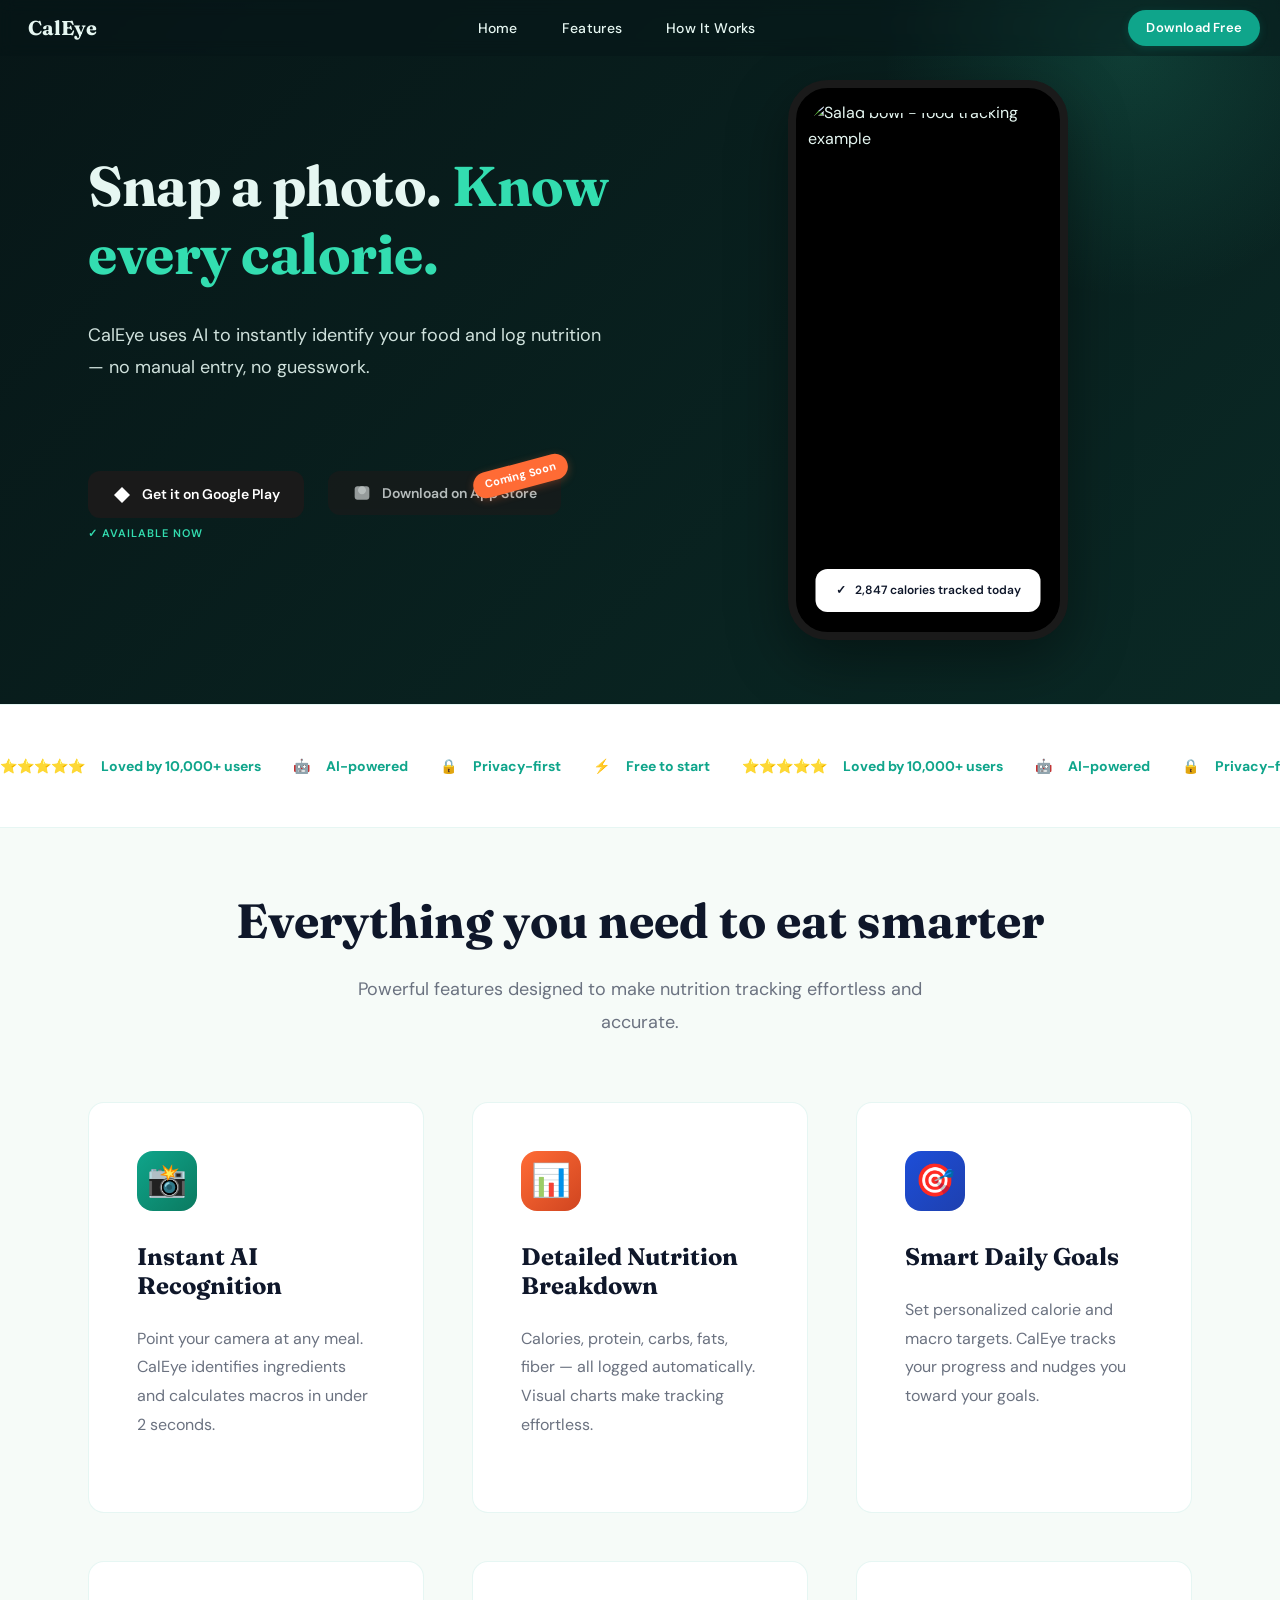
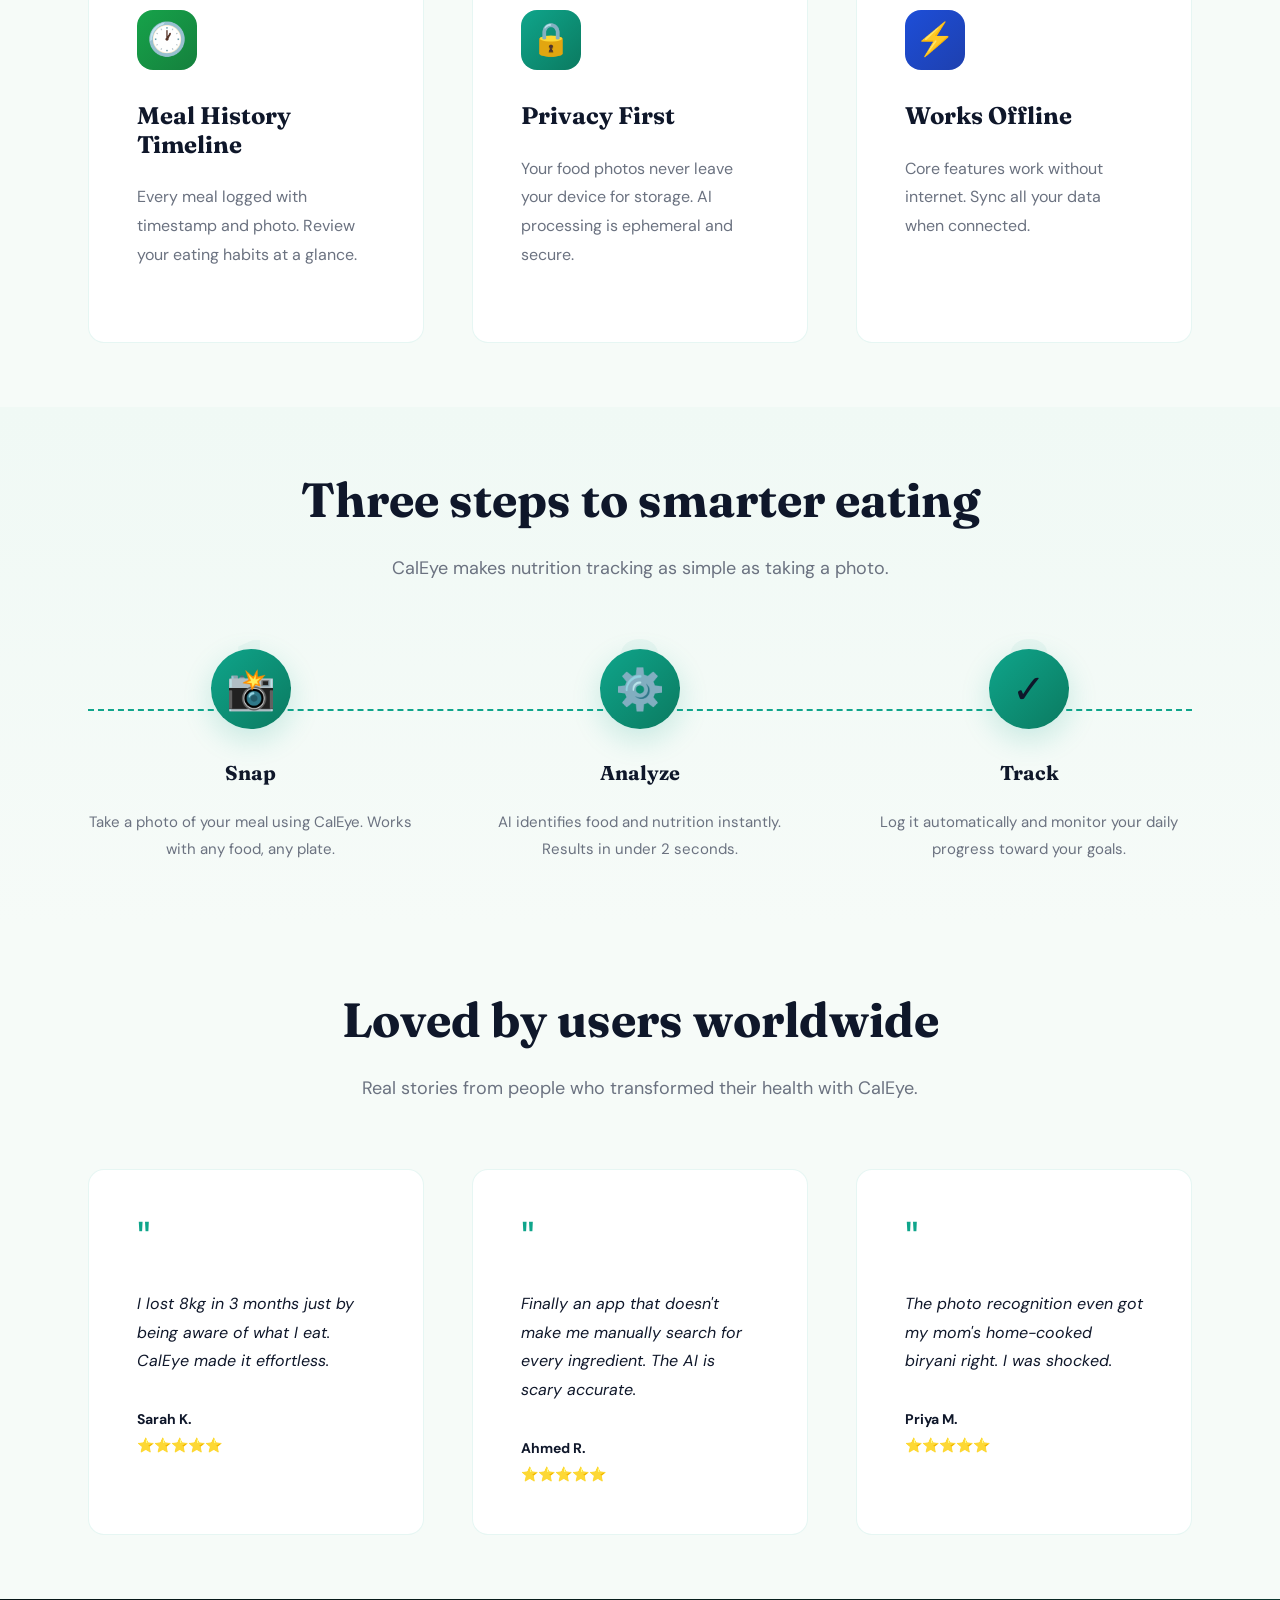
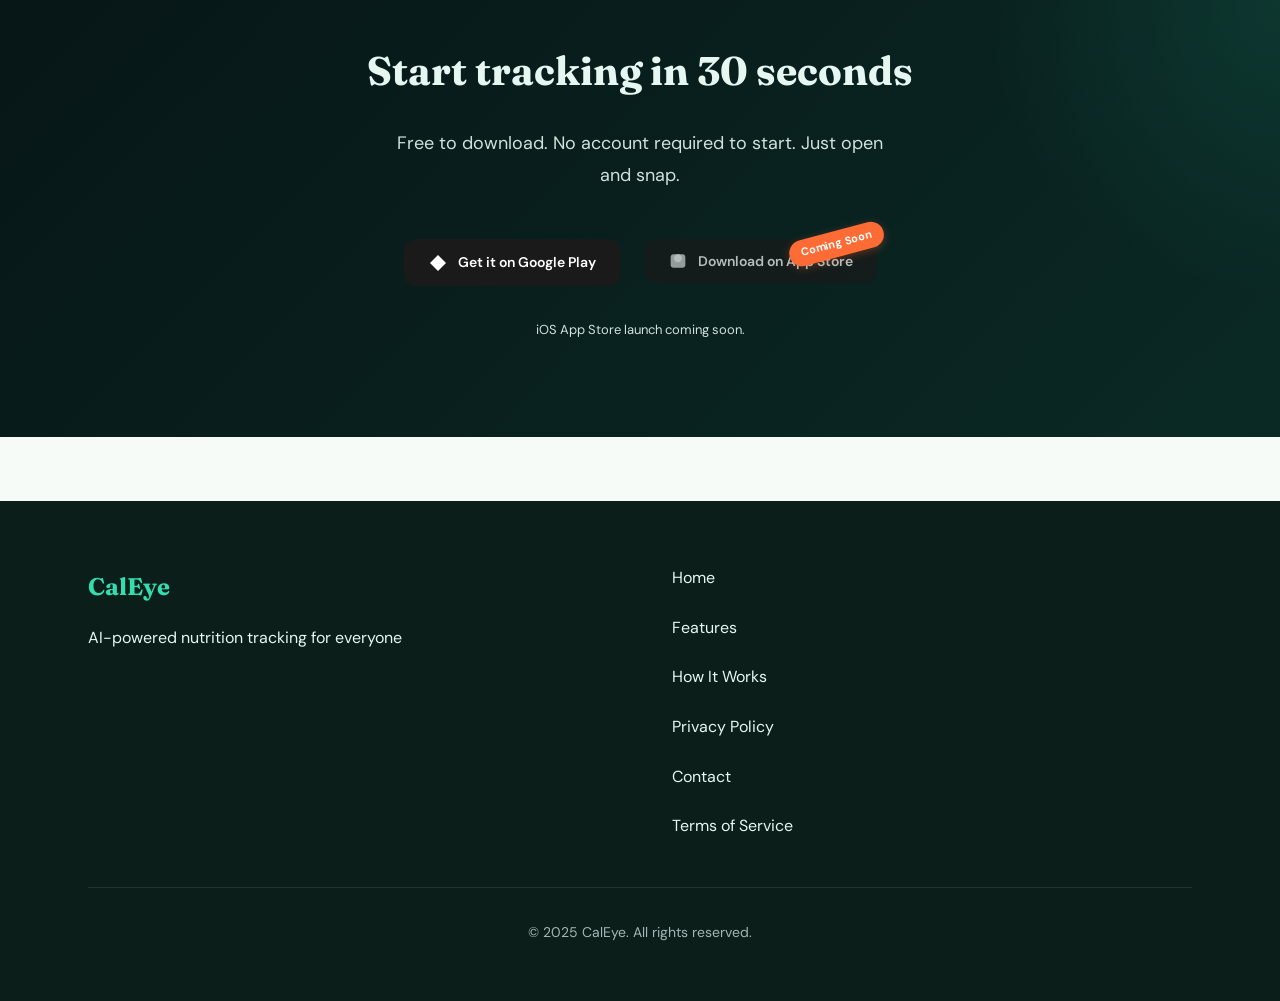
==== commit b67e7c63: "final update of v1" ====
--- a/index.html
+++ b/index.html
@@ -628,7 +628,6 @@
     <nav class="navbar">
         <div class="container nav-inner">
             <a href="index.html" class="logo">
-                <span class="logo-mark">👁️</span>
                 <span>CalEye</span>
             </a>
 
@@ -900,7 +899,7 @@
                     <a href="how-it-works.html" class="footer-link">How It Works</a>
                     <a href="privacy.html" class="footer-link">Privacy Policy</a>
                     <a href="contact.html" class="footer-link">Contact</a>
-                    <a href="terms.html" class="footer-link">Terms</a>
+                    <a href="terms.html" class="footer-link">Terms of Service</a>
                 </div>
             </div>
             <p class="footer-bottom">&copy; 2025 CalEye. All rights reserved.</p>
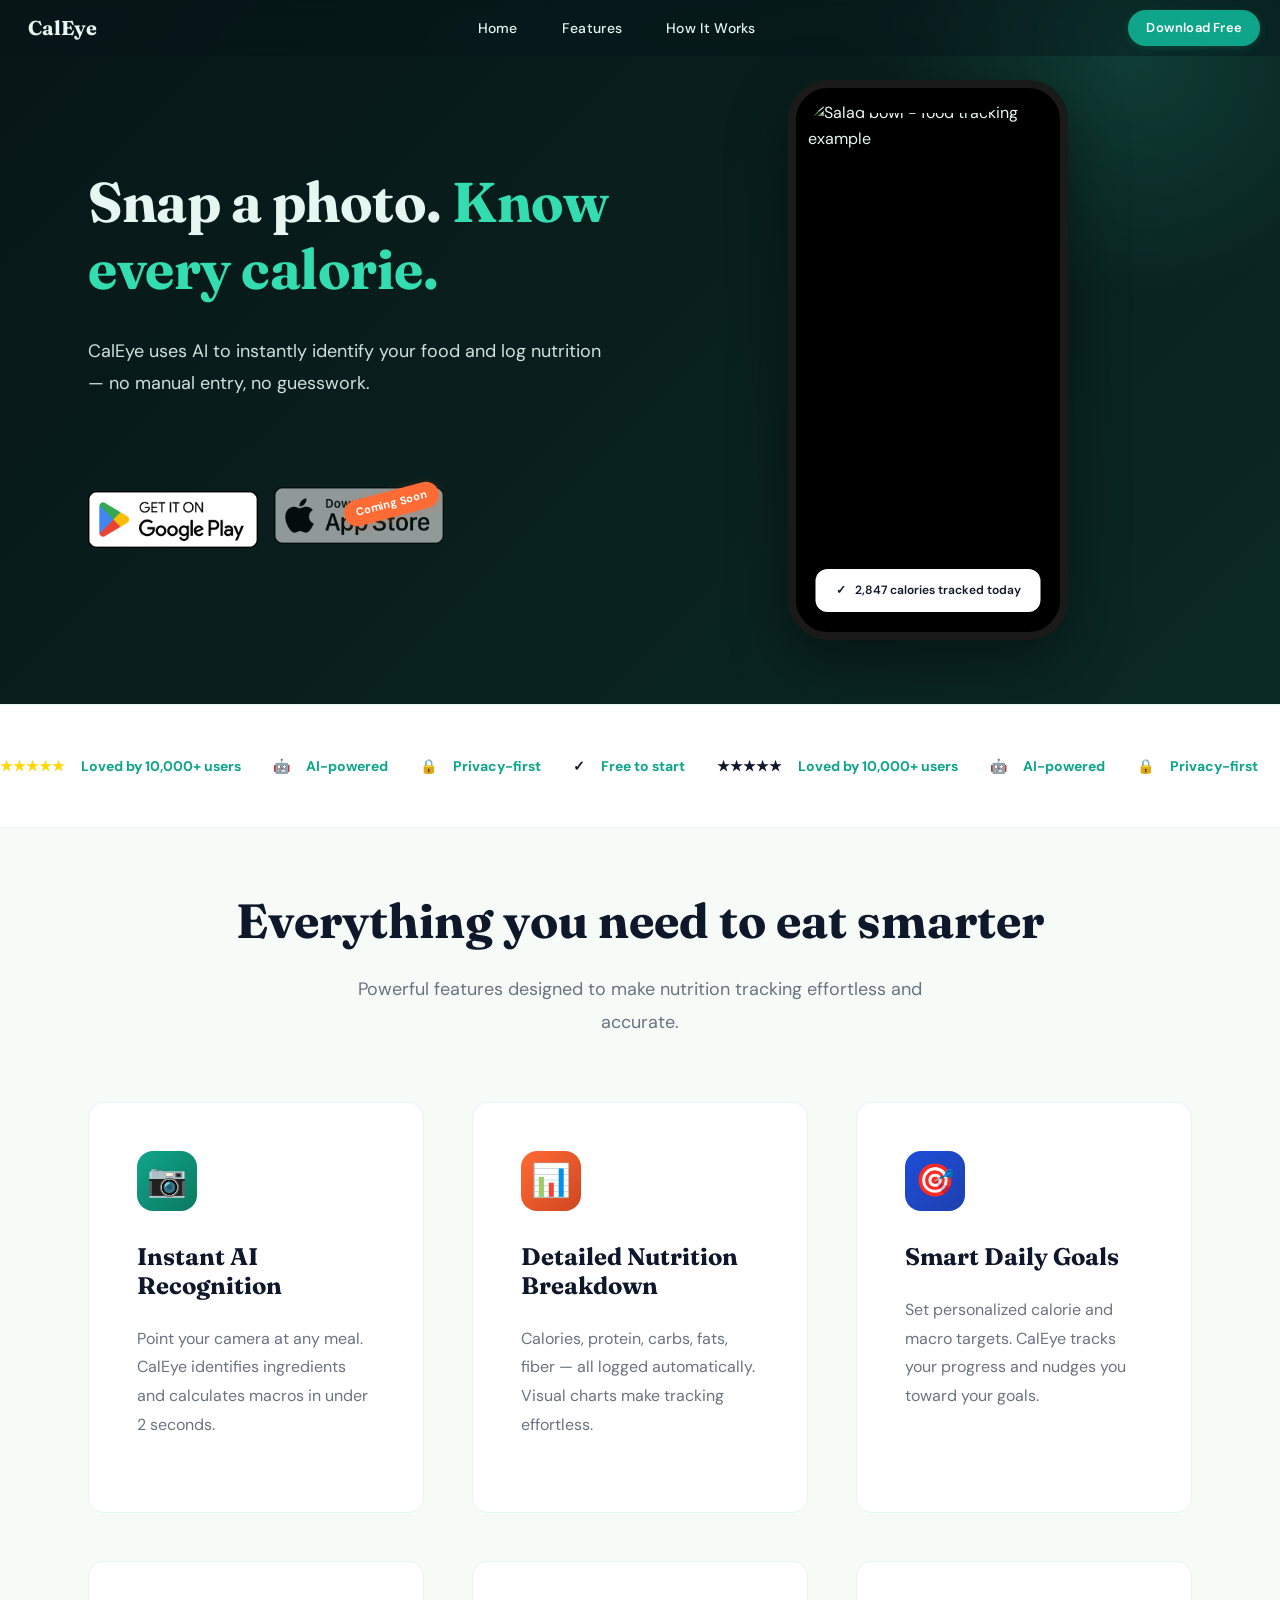
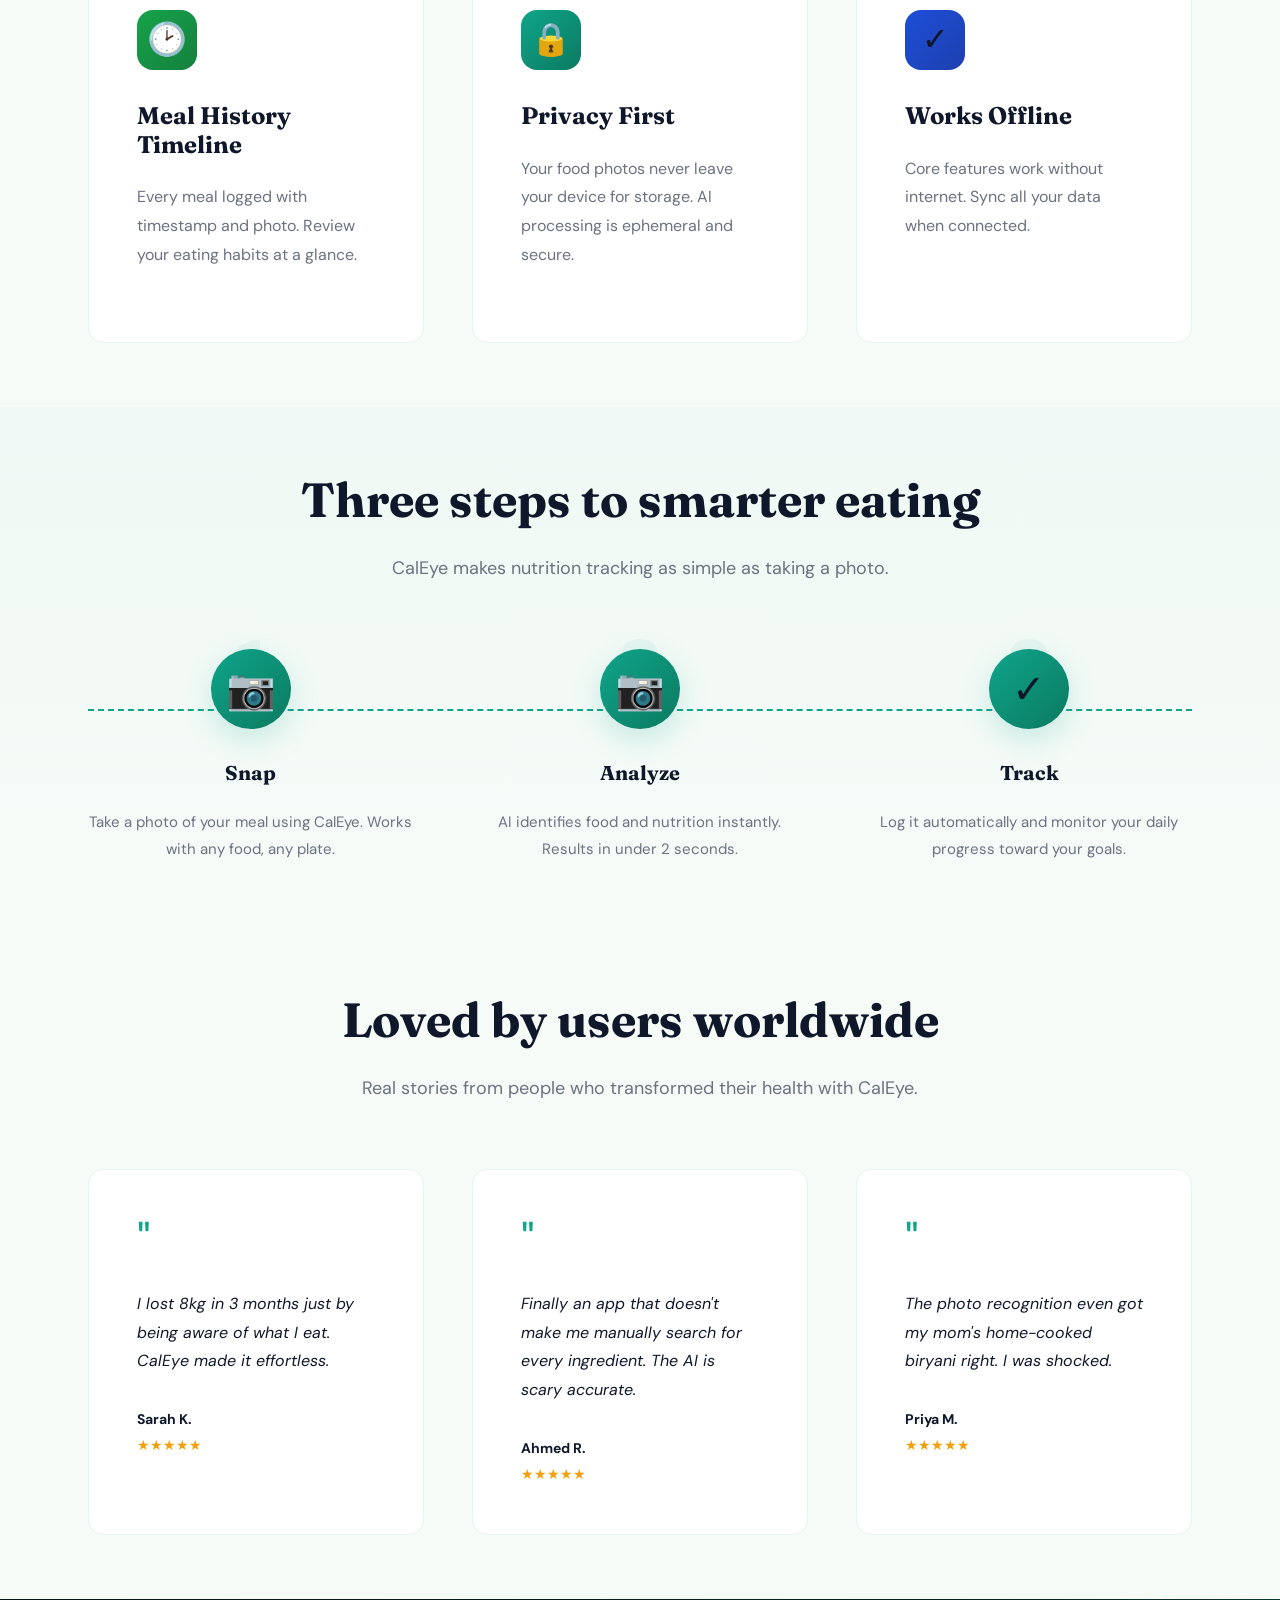
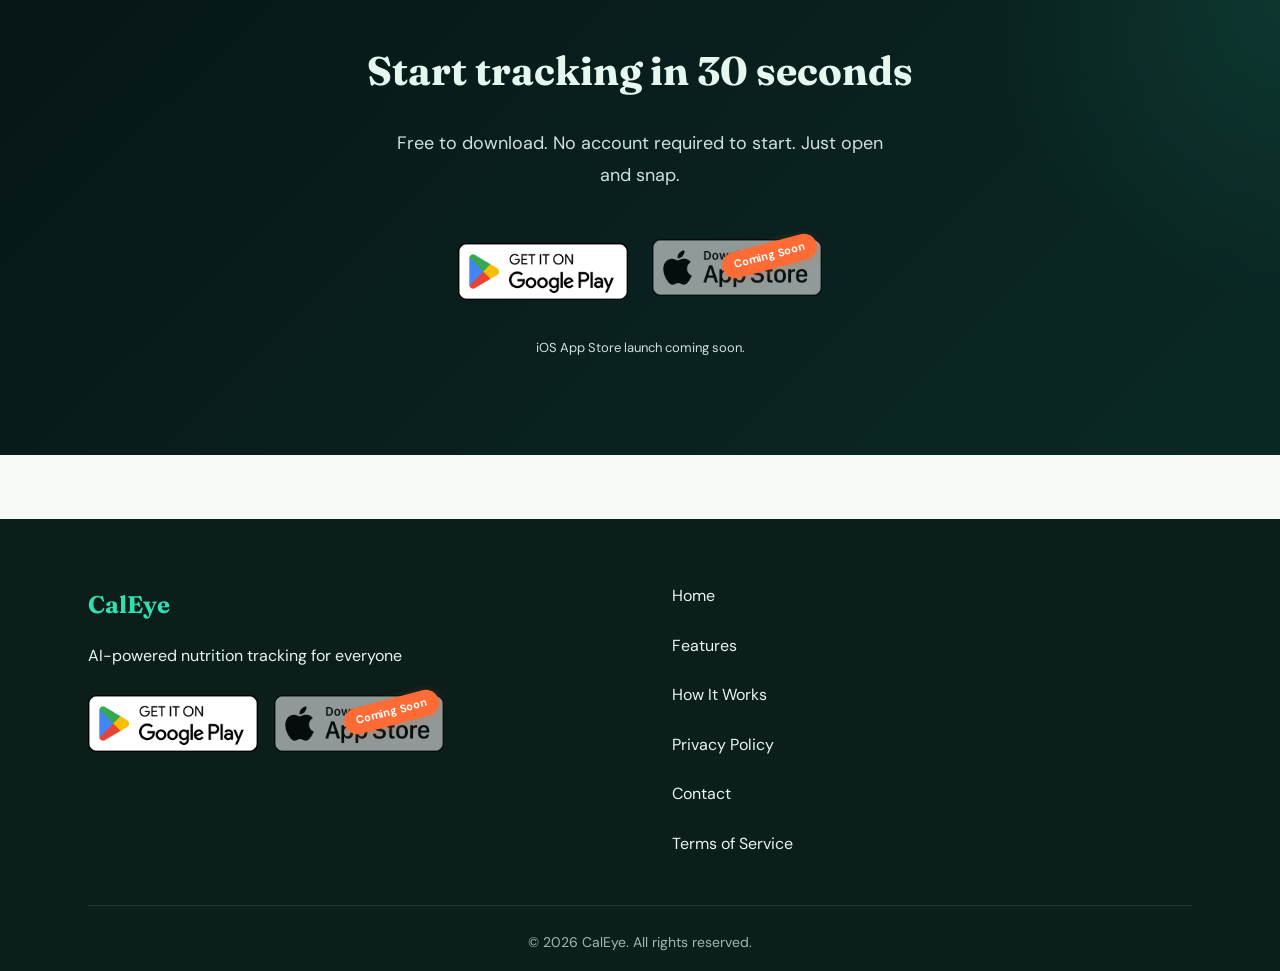
==== commit 4affccce: "final version" ====
--- a/index.html
+++ b/index.html
@@ -1,9 +1,11 @@
-<!DOCTYPE html>
+﻿<!DOCTYPE html>
 <html lang="en">
+
 <head>
     <meta charset="UTF-8">
     <meta name="viewport" content="width=device-width, initial-scale=1.0">
-    <meta name="description" content="CalEye - AI-powered food calorie tracking. Just snap a photo and track your nutrition instantly.">
+    <meta name="description"
+        content="CalEye - AI-powered food calorie tracking. Just snap a photo and track your nutrition instantly.">
     <meta name="keywords" content="calorie tracking, food recognition, AI nutrition, food scanner">
     <meta name="theme-color" content="#0FA58B">
 
@@ -12,7 +14,9 @@
     <!-- Google Fonts -->
     <link rel="preconnect" href="https://fonts.googleapis.com">
     <link rel="preconnect" href="https://fonts.gstatic.com" crossorigin>
-    <link href="https://fonts.googleapis.com/css2?family=DM+Sans:ital,opsz,wght@0,9..150,100..700;1,9..150,100..700&family=Fraunces:opsz,wght@9..144,400..900&display=swap" rel="stylesheet">
+    <link
+        href="https://fonts.googleapis.com/css2?family=DM+Sans:ital,opsz,wght@0,9..150,100..700;1,9..150,100..700&family=Fraunces:opsz,wght@9..144,400..900&display=swap"
+        rel="stylesheet">
 
     <!-- CSS -->
     <link rel="stylesheet" href="./styles/main.css">
@@ -40,6 +44,7 @@
                 padding: var(--space-2xl) 0;
             }
         }
+
         .features-section {
             background: var(--bg);
         }
@@ -158,13 +163,13 @@
             }
         }
 
-        .hero-cta > div {
+        .hero-cta>div {
             flex: 1;
             min-width: 160px;
         }
 
         @media (min-width: 480px) {
-            .hero-cta > div {
+            .hero-cta>div {
                 flex: initial;
             }
         }
@@ -622,42 +627,11 @@
         }
     </style>
 </head>
+
 <body>
 
-    <!-- Navigation -->
-    <nav class="navbar">
-        <div class="container nav-inner">
-            <a href="index.html" class="logo">
-                <span>CalEye</span>
-            </a>
-
-            <button class="hamburger" aria-label="Toggle navigation menu">
-                <span></span>
-                <span></span>
-                <span></span>
-            </button>
-
-            <ul class="nav-links">
-                <li><a href="index.html">Home</a></li>
-                <li><a href="features.html">Features</a></li>
-                <li><a href="how-it-works.html">How It Works</a></li>
-            </ul>
-
-            <div class="nav-cta">
-                <a href="#" class="btn btn--primary btn--small">Download Free</a>
-            </div>
-        </div>
-    </nav>
-
-    <!-- Mobile Menu -->
-    <div class="nav-menu">
-        <ul class="nav-menu-items">
-            <li><a href="index.html">Home</a></li>
-            <li><a href="features.html">Features</a></li>
-            <li><a href="how-it-works.html">How It Works</a></li>
-            <li><a href="privacy.html">Privacy Policy</a></li>
-        </ul>
-    </div>
+    <!-- Shared Header -->
+    <div id="header-placeholder"></div>
 
     <main id="main">
         <!-- HERO SECTION -->
@@ -669,29 +643,12 @@
                             Snap a photo. <span class="highlight">Know every calorie.</span>
                         </h1>
                         <p class="hero-subtitle">
-                            CalEye uses AI to instantly identify your food and log nutrition — no manual entry, no guesswork.
+                            CalEye uses AI to instantly identify your food and log nutrition &mdash; no manual entry, no
+                            guesswork.
                         </p>
 
                         <div class="hero-cta">
-                            <div>
-                                <a href="#" class="store-btn store-btn--google">
-                                    <svg viewBox="0 0 30 30" fill="none" xmlns="http://www.w3.org/2000/svg">
-                                        <path d="M15 3L3 15l12 12 12-12z" fill="currentColor"/>
-                                    </svg>
-                                    Get it on Google Play
-                                </a>
-                                <p class="cta-label">✓ Available now</p>
-                            </div>
-                            <div class="store-btn-wrapper">
-                                <button class="store-btn store-btn--apple" disabled aria-label="Download on App Store (coming soon)">
-                                    <svg viewBox="0 0 30 30" fill="none" xmlns="http://www.w3.org/2000/svg">
-                                        <path d="M8 25c-2.2 0-4-1.8-4-4V9c0-2.2 1.8-4 4-4h14c2.2 0 4 1.8 4 4v12c0 2.2-1.8 4-4 4H8z" fill="currentColor" opacity="0.8"/>
-                                        <path d="M15 5c3.3 0 6 2.7 6 6s-2.7 6-6 6-6-2.7-6-6 2.7-6 6-6z" fill="white"/>
-                                    </svg>
-                                    Download on App Store
-                                </button>
-                                <div class="coming-soon-chip">Coming Soon</div>
-                                <div class="tooltip">iOS version launching soon!</div>
+                            <div data-download-buttons data-show-label="false" data-label="&#10003; Available now">
                             </div>
                         </div>
                     </div>
@@ -699,10 +656,11 @@
                     <div class="phone-mockup-wrapper fade-right">
                         <div class="phone-mockup">
                             <div class="phone-screen">
-                                <img src="https://images.unsplash.com/photo-1512621776951-a57141f2eefd?w=400&q=80" alt="Salad bowl - food tracking example" loading="lazy">
+                                <img src="https://images.unsplash.com/photo-1512621776951-a57141f2eefd?w=400&q=80"
+                                    alt="Salad bowl - food tracking example" loading="lazy">
                             </div>
                             <div class="phone-floating-card">
-                                <span class="icon">✓</span>
+                                <span class="icon">&#10003;</span>
                                 2,847 calories tracked today
                             </div>
                         </div>
@@ -715,14 +673,18 @@
         <section class="social-proof">
             <div class="marquee">
                 <div class="marquee-content-inner">
-                    <div class="proof-item">⭐⭐⭐⭐⭐ <strong>Loved by 10,000+ users</strong></div>
-                    <div class="proof-item">🤖 <strong>AI-powered</strong></div>
-                    <div class="proof-item">🔒 <strong>Privacy-first</strong></div>
-                    <div class="proof-item">⚡ <strong>Free to start</strong></div>
-                    <div class="proof-item">⭐⭐⭐⭐⭐ <strong>Loved by 10,000+ users</strong></div>
-                    <div class="proof-item">🤖 <strong>AI-powered</strong></div>
-                    <div class="proof-item">🔒 <strong>Privacy-first</strong></div>
-                    <div class="proof-item">⚡ <strong>Free to start</strong></div>
+                    <div class="proof-item">
+                        <span style="color: gold;">&#9733;&#9733;&#9733;&#9733;&#9733;</span>
+                        <strong>Loved by 10,000+ users</strong>
+                    </div>
+                    <div class="proof-item">&#129302; <strong>AI-powered</strong></div>
+                    <div class="proof-item">&#128274; <strong>Privacy-first</strong></div>
+                    <div class="proof-item">&#10003; <strong>Free to start</strong></div>
+                    <div class="proof-item">&#9733;&#9733;&#9733;&#9733;&#9733; <strong>Loved by 10,000+ users</strong>
+                    </div>
+                    <div class="proof-item">&#129302; <strong>AI-powered</strong></div>
+                    <div class="proof-item">&#128274; <strong>Privacy-first</strong></div>
+                    <div class="proof-item">&#10003; <strong>Free to start</strong></div>
                 </div>
             </div>
         </section>
@@ -737,37 +699,41 @@
 
                 <div class="features-grid">
                     <div class="card stagger-item fade-up">
-                        <div class="card-icon">📸</div>
+                        <div class="card-icon">&#128247;</div>
                         <h3>Instant AI Recognition</h3>
-                        <p>Point your camera at any meal. CalEye identifies ingredients and calculates macros in under 2 seconds.</p>
+                        <p>Point your camera at any meal. CalEye identifies ingredients and calculates macros in under 2
+                            seconds.</p>
                     </div>
 
                     <div class="card stagger-item fade-up">
-                        <div class="card-icon orange">📊</div>
+                        <div class="card-icon orange">&#128202;</div>
                         <h3>Detailed Nutrition Breakdown</h3>
-                        <p>Calories, protein, carbs, fats, fiber — all logged automatically. Visual charts make tracking effortless.</p>
+                        <p>Calories, protein, carbs, fats, fiber &mdash; all logged automatically. Visual charts make
+                            tracking effortless.</p>
                     </div>
 
                     <div class="card stagger-item fade-up">
-                        <div class="card-icon blue">🎯</div>
+                        <div class="card-icon blue">&#127919;</div>
                         <h3>Smart Daily Goals</h3>
-                        <p>Set personalized calorie and macro targets. CalEye tracks your progress and nudges you toward your goals.</p>
+                        <p>Set personalized calorie and macro targets. CalEye tracks your progress and nudges you toward
+                            your goals.</p>
                     </div>
 
                     <div class="card stagger-item fade-up">
-                        <div class="card-icon success">🕐</div>
+                        <div class="card-icon success">&#128337;</div>
                         <h3>Meal History Timeline</h3>
                         <p>Every meal logged with timestamp and photo. Review your eating habits at a glance.</p>
                     </div>
 
                     <div class="card stagger-item fade-up">
-                        <div class="card-icon">🔒</div>
+                        <div class="card-icon">&#128274;</div>
                         <h3>Privacy First</h3>
-                        <p>Your food photos never leave your device for storage. AI processing is ephemeral and secure.</p>
+                        <p>Your food photos never leave your device for storage. AI processing is ephemeral and secure.
+                        </p>
                     </div>
 
                     <div class="card stagger-item fade-up">
-                        <div class="card-icon blue">⚡</div>
+                        <div class="card-icon blue">&#10003;</div>
                         <h3>Works Offline</h3>
                         <p>Core features work without internet. Sync all your data when connected.</p>
                     </div>
@@ -786,21 +752,21 @@
                 <div class="steps-container">
                     <div class="step fade-left" style="animation-delay: 0ms;">
                         <div class="step-number">1</div>
-                        <div class="step-icon">📸</div>
+                        <div class="step-icon">&#128247;</div>
                         <h3>Snap</h3>
                         <p>Take a photo of your meal using CalEye. Works with any food, any plate.</p>
                     </div>
 
                     <div class="step fade-up" style="animation-delay: 100ms;">
                         <div class="step-number">2</div>
-                        <div class="step-icon">⚙️</div>
+                        <div class="step-icon">&#128247;</div>
                         <h3>Analyze</h3>
                         <p>AI identifies food and nutrition instantly. Results in under 2 seconds.</p>
                     </div>
 
                     <div class="step fade-right" style="animation-delay: 200ms;">
                         <div class="step-number">3</div>
-                        <div class="step-icon">✓</div>
+                        <div class="step-icon">&#10003;</div>
                         <h3>Track</h3>
                         <p>Log it automatically and monitor your daily progress toward your goals.</p>
                     </div>
@@ -819,33 +785,36 @@
                 <div class="testimonials-grid">
                     <div class="testimonial-card stagger-item fade-up">
                         <div class="quote-mark">"</div>
-                        <p class="testimonial-text">I lost 8kg in 3 months just by being aware of what I eat. CalEye made it effortless.</p>
+                        <p class="testimonial-text">I lost 8kg in 3 months just by being aware of what I eat. CalEye
+                            made it effortless.</p>
                         <div class="testimonial-author">
                             <div class="testimonial-author-info">
                                 <span class="testimonial-author-name">Sarah K.</span>
-                                <span class="testimonial-rating">⭐⭐⭐⭐⭐</span>
+                                <span class="testimonial-rating">&#9733;&#9733;&#9733;&#9733;&#9733;</span>
                             </div>
                         </div>
                     </div>
 
                     <div class="testimonial-card stagger-item fade-up">
                         <div class="quote-mark">"</div>
-                        <p class="testimonial-text">Finally an app that doesn't make me manually search for every ingredient. The AI is scary accurate.</p>
+                        <p class="testimonial-text">Finally an app that doesn't make me manually search for every
+                            ingredient. The AI is scary accurate.</p>
                         <div class="testimonial-author">
                             <div class="testimonial-author-info">
                                 <span class="testimonial-author-name">Ahmed R.</span>
-                                <span class="testimonial-rating">⭐⭐⭐⭐⭐</span>
+                                <span class="testimonial-rating">&#9733;&#9733;&#9733;&#9733;&#9733;</span>
                             </div>
                         </div>
                     </div>
 
                     <div class="testimonial-card stagger-item fade-up">
                         <div class="quote-mark">"</div>
-                        <p class="testimonial-text">The photo recognition even got my mom's home-cooked biryani right. I was shocked.</p>
+                        <p class="testimonial-text">The photo recognition even got my mom's home-cooked biryani right. I
+                            was shocked.</p>
                         <div class="testimonial-author">
                             <div class="testimonial-author-info">
                                 <span class="testimonial-author-name">Priya M.</span>
-                                <span class="testimonial-rating">⭐⭐⭐⭐⭐</span>
+                                <span class="testimonial-rating">&#9733;&#9733;&#9733;&#9733;&#9733;</span>
                             </div>
                         </div>
                     </div>
@@ -860,54 +829,22 @@
                     <h2>Start tracking in 30 seconds</h2>
                     <p>Free to download. No account required to start. Just open and snap.</p>
 
-                    <div class="cta-buttons">
-                        <a href="#" class="store-btn store-btn--google">
-                            <svg viewBox="0 0 30 30" fill="none" xmlns="http://www.w3.org/2000/svg">
-                                <path d="M15 3L3 15l12 12 12-12z" fill="currentColor"/>
-                            </svg>
-                            Get it on Google Play
-                        </a>
-                        <div class="store-btn-wrapper">
-                            <button class="store-btn store-btn--apple" disabled>
-                                <svg viewBox="0 0 30 30" fill="none" xmlns="http://www.w3.org/2000/svg">
-                                    <path d="M8 25c-2.2 0-4-1.8-4-4V9c0-2.2 1.8-4 4-4h14c2.2 0 4 1.8 4 4v12c0 2.2-1.8 4-4 4H8z" fill="currentColor" opacity="0.8"/>
-                                    <path d="M15 5c3.3 0 6 2.7 6 6s-2.7 6-6 6-6-2.7-6-6 2.7-6 6-6z" fill="white"/>
-                                </svg>
-                                Download on App Store
-                            </button>
-                            <div class="coming-soon-chip">Coming Soon</div>
-                        </div>
-                    </div>
-
-                    <p class="text-muted" style="margin-top: var(--space-lg); font-size: 13px;">iOS App Store launch coming soon.</p>
+                    <div class="cta-buttons" data-download-buttons></div>
+
+                    <p class="text-muted" style="margin-top: var(--space-lg); font-size: 13px;">iOS App Store launch
+                        coming soon.</p>
                 </div>
             </div>
         </section>
     </main>
 
-    <!-- FOOTER -->
-    <footer>
-        <div class="container">
-            <div class="footer-content">
-                <div>
-                    <p class="footer-title">CalEye</p>
-                    <p style="color: var(--text-on-dark);">AI-powered nutrition tracking for everyone</p>
-                </div>
-                <div class="footer-links">
-                    <a href="index.html" class="footer-link">Home</a>
-                    <a href="features.html" class="footer-link">Features</a>
-                    <a href="how-it-works.html" class="footer-link">How It Works</a>
-                    <a href="privacy.html" class="footer-link">Privacy Policy</a>
-                    <a href="contact.html" class="footer-link">Contact</a>
-                    <a href="terms.html" class="footer-link">Terms of Service</a>
-                </div>
-            </div>
-            <p class="footer-bottom">&copy; 2025 CalEye. All rights reserved.</p>
-        </div>
-    </footer>
+    <!-- Shared Footer -->
+    <div id="footer-placeholder"></div>
 
     <!-- Scripts -->
+    <script src="./scripts/components.js"></script>
     <script src="./scripts/main.js"></script>
     <script src="./scripts/smoothscroll.js"></script>
 </body>
-</html>
+
+</html>
--- a/styles/main.css
+++ b/styles/main.css
@@ -345,6 +345,10 @@
   transition: all var(--transition-fast);
 }
 
+.navbar.scrolled .hamburger span {
+  background-color: var(--text);
+}
+
 @media (min-width: 768px) {
   .hamburger span {
     background-color: var(--text);
@@ -451,13 +455,13 @@
 footer {
   background-color: var(--surface-dark);
   color: var(--text-on-dark);
-  padding: var(--space-xl) 0 var(--space-lg);
+  padding: var(--space-xl) 0 var(--space-sm);
   margin-top: var(--space-xl);
 }
 
 @media (min-width: 768px) {
   footer {
-    padding: var(--space-2xl) 0 var(--space-lg);
+    padding: var(--space-2xl) 0 var(--space-sm);
     margin-top: var(--space-2xl);
   }
 }
@@ -485,6 +489,11 @@
   color: var(--primary-dark);
 }
 
+.footer-tagline {
+  color: var(--text-on-dark);
+  margin: 0 0 var(--space-md);
+}
+
 @media (min-width: 768px) {
   .footer-title {
     font-size: 24px;
@@ -495,6 +504,35 @@
   display: flex;
   flex-wrap: wrap;
   gap: var(--space-md);
+}
+
+.download-buttons {
+  display: flex;
+  flex-direction: column;
+  gap: var(--space-sm);
+  align-items: center;
+}
+
+@media (min-width: 768px) {
+  .download-buttons {
+    flex-direction: row;
+  }
+}
+
+.download-buttons .store-btn {
+  padding: 0;
+  background: transparent;
+  box-shadow: none;
+}
+
+.download-buttons .store-btn img {
+  width: 170px;
+  height: auto;
+  display: block;
+}
+
+.footer-downloads {
+  align-items: flex-start;
 }
 
 @media (min-width: 768px) {
@@ -521,7 +559,8 @@
 
 .footer-bottom {
   text-align: center;
-  padding-top: var(--space-lg);
+  padding-top: var(--space-md);
+  margin-bottom: 0;
   border-top: 1px solid rgba(230, 247, 242, 0.1);
   color: rgba(230, 247, 242, 0.7);
   font-size: 14px;
--- a/styles/components.css
+++ b/styles/components.css
@@ -41,6 +41,7 @@
 
 .btn--primary:hover:not(:disabled) {
   background-color: var(--primary-700);
+  color: white;
   transform: translateY(-2px);
   box-shadow: 0 6px 20px rgba(15, 165, 139, 0.35);
 }
@@ -52,6 +53,7 @@
 
 .btn--secondary:hover:not(:disabled) {
   background-color: var(--accent-dark);
+  color: white;
   transform: translateY(-2px);
 }
 
@@ -82,6 +84,7 @@
 
 .btn--dark:hover:not(:disabled) {
   background-color: #0a0a0a;
+  color: white;
   transform: translateY(-2px);
 }
 
@@ -150,7 +153,6 @@
 }
 
 .store-btn:hover:not(:disabled) {
-  background-color: #0a0a0a;
   transform: translateY(-2px);
   box-shadow: var(--shadow-md);
 }
@@ -183,8 +185,8 @@
 
 .coming-soon-chip {
   position: absolute;
-  top: -6px;
-  right: -6px;
+  top: 2px;
+  right: 2px;
   background-color: var(--accent);
   color: white;
   padding: 3px 10px;
@@ -193,12 +195,18 @@
   font-weight: 700;
   transform: rotate(-15deg);
   box-shadow: 0 2px 8px rgba(255, 107, 53, 0.3);
+  transition: transform var(--transition-fast);
+  z-index: 10;
+}
+
+.store-btn:hover .coming-soon-chip {
+  transform: rotate(-15deg) translateY(-2px);
 }
 
 @media (min-width: 480px) {
   .coming-soon-chip {
-    top: -8px;
-    right: -8px;
+    top: 4px;
+    right: 4px;
     padding: 4px 12px;
     font-size: 11px;
   }
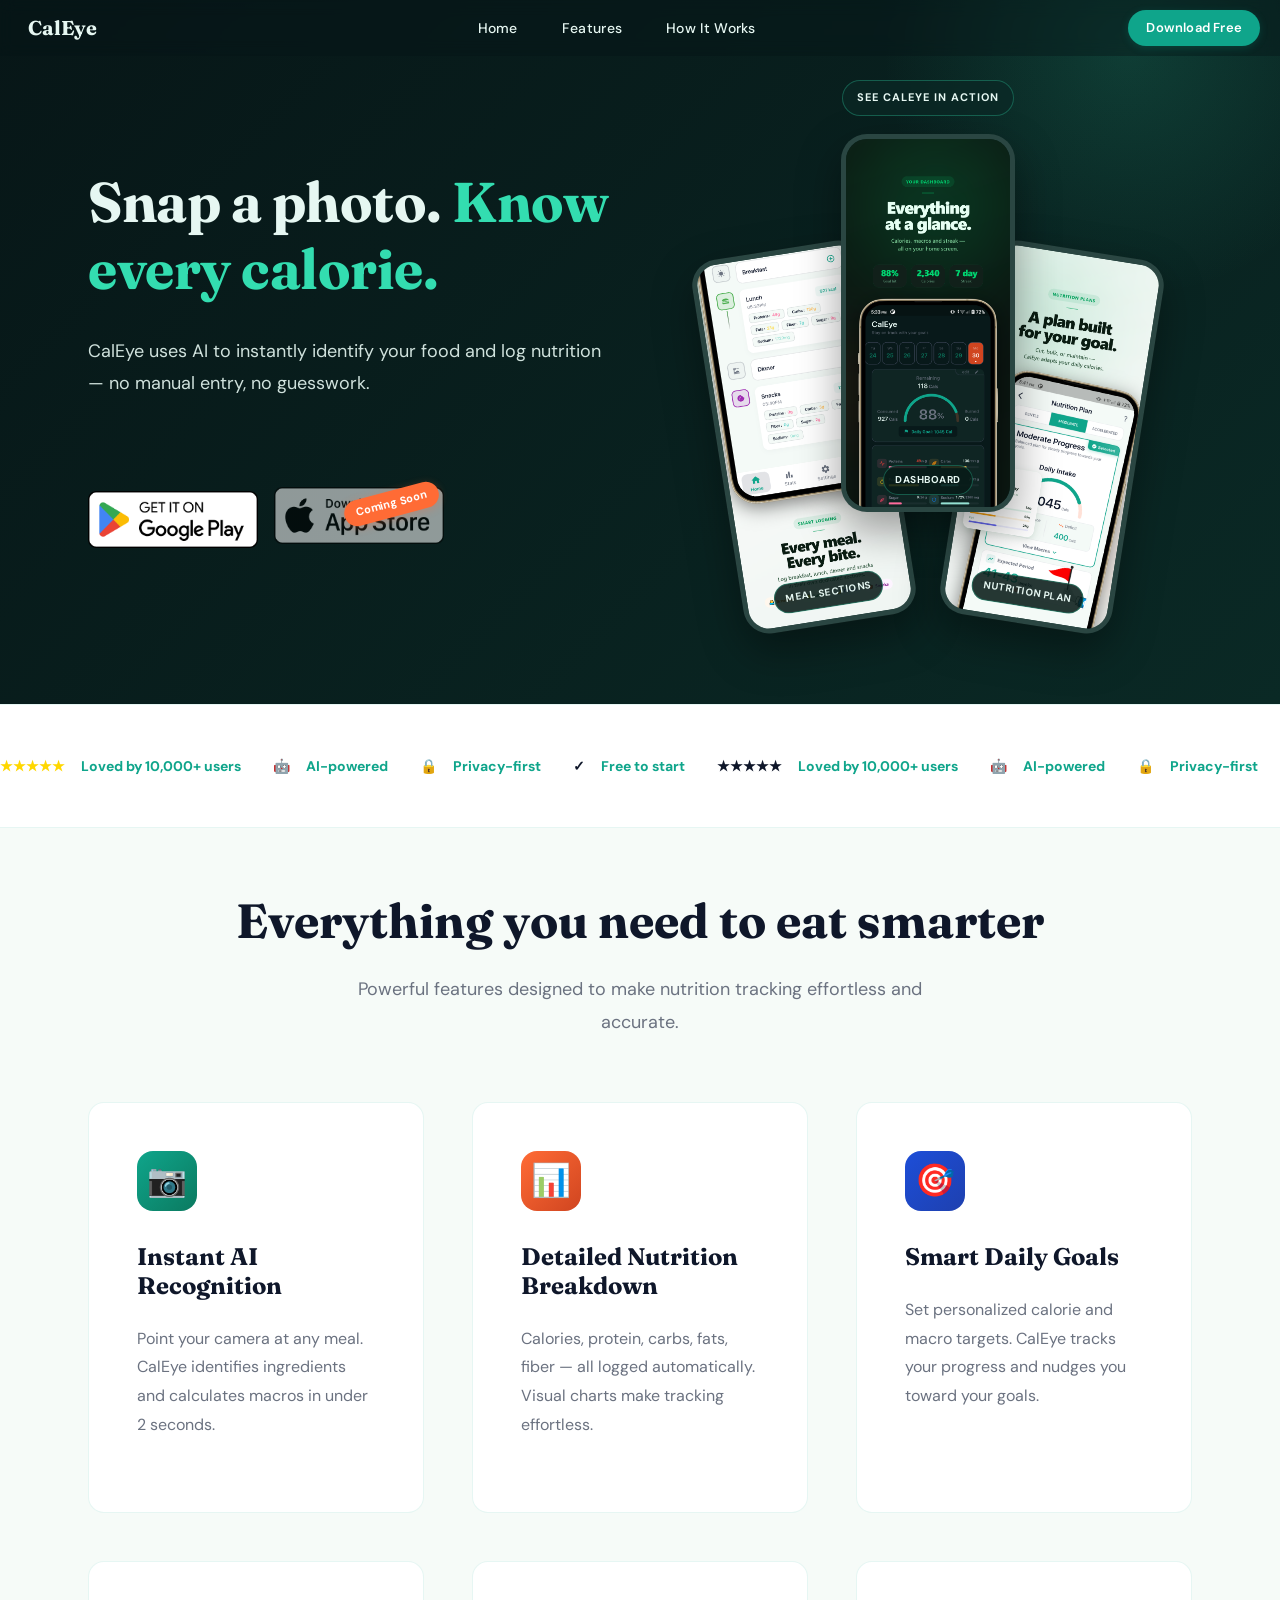
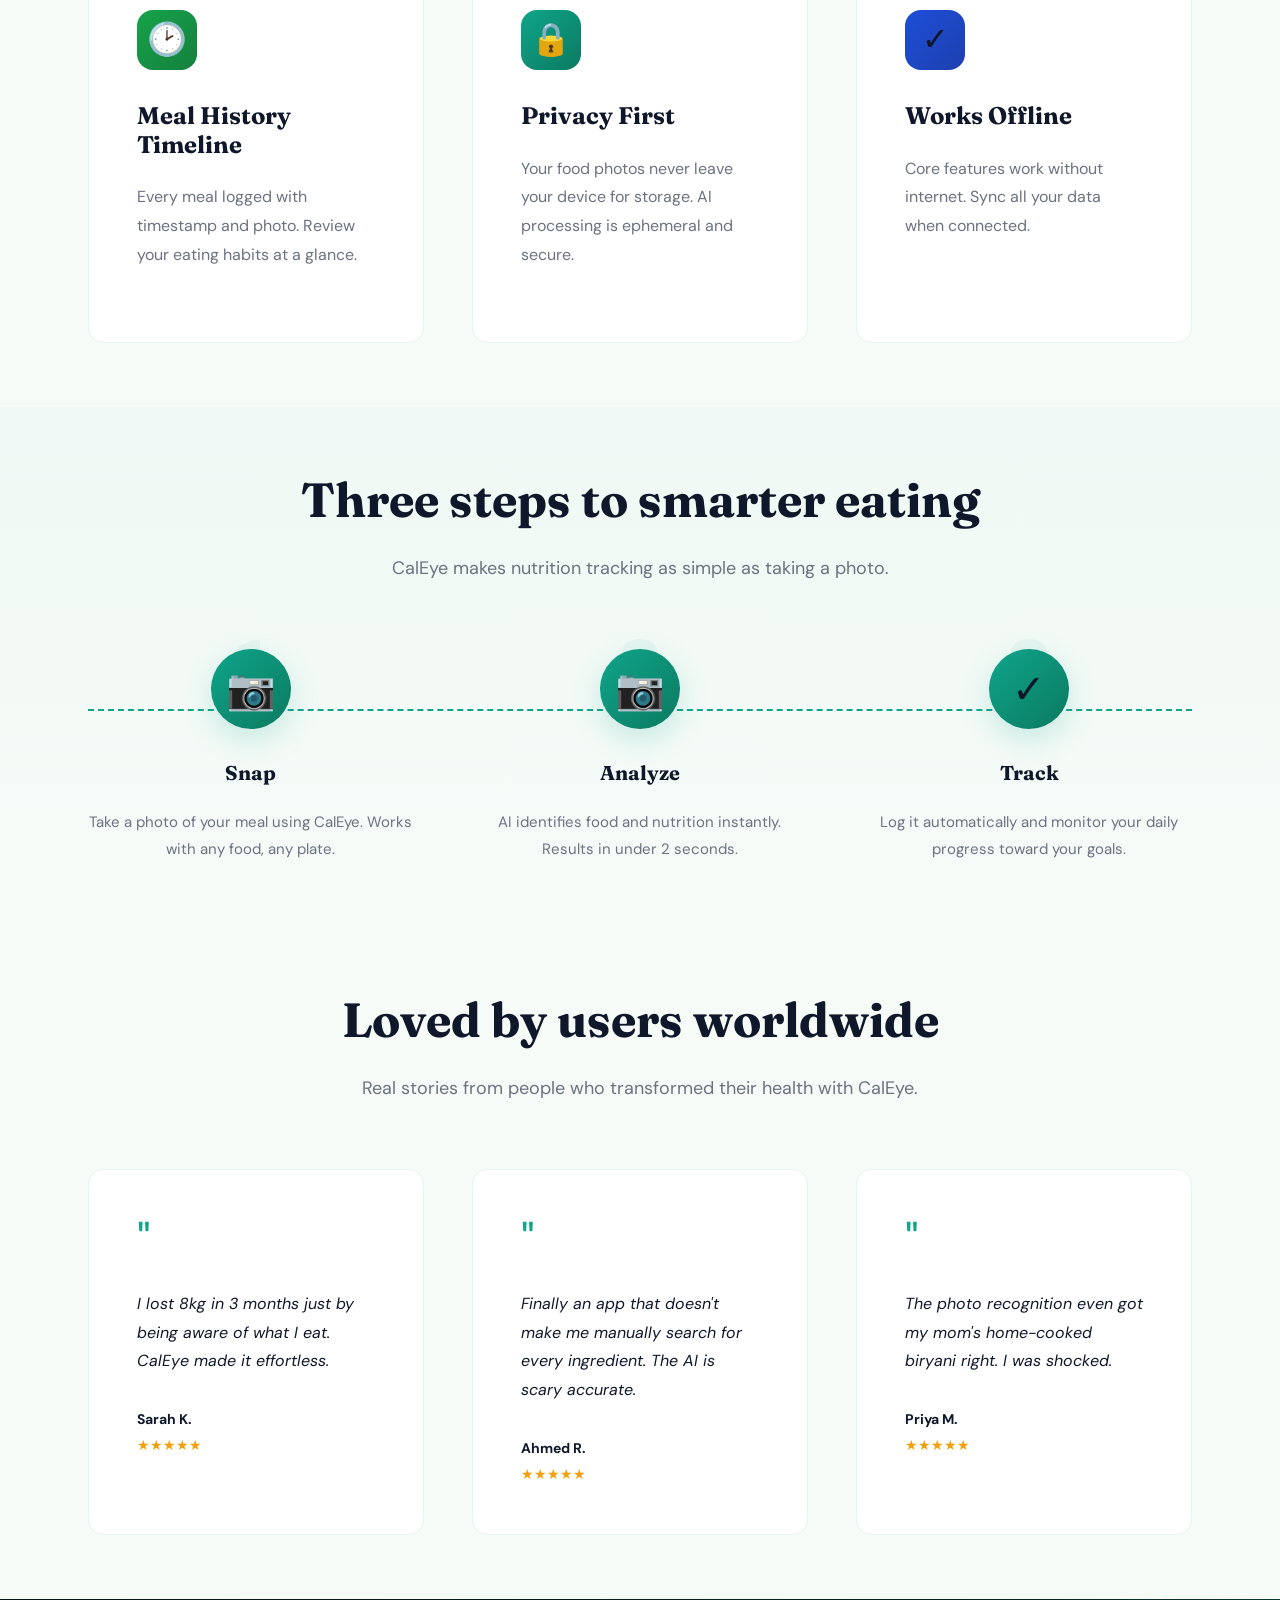
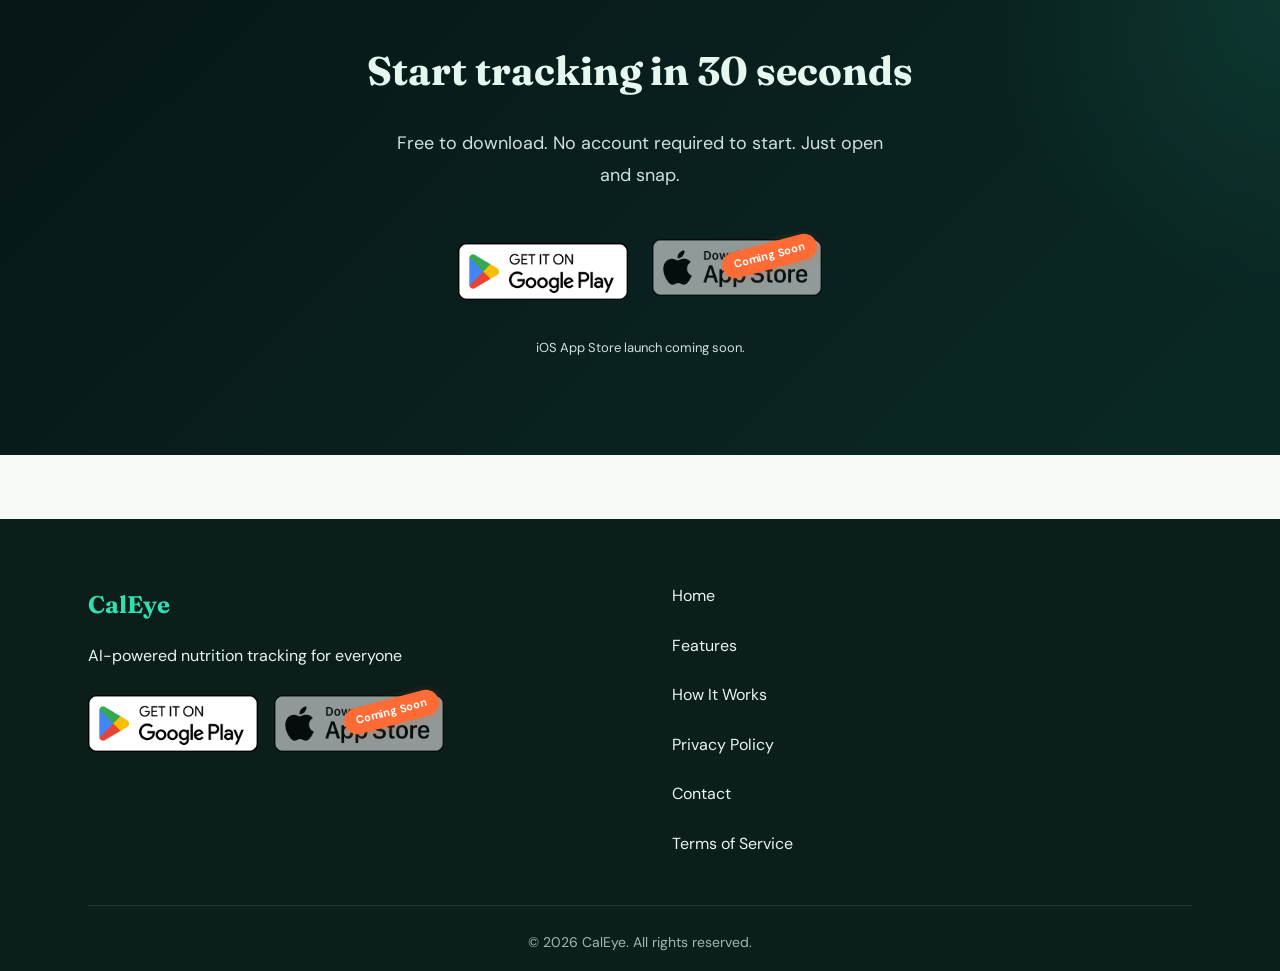
==== commit 212aaf7d: "Refactor code structure for improved readability and maintainability" ====
--- a/index.html
+++ b/index.html
@@ -183,13 +183,14 @@
             font-weight: 600;
         }
 
-        /* Phone Mockup */
+        /* Hero App Screens */
         .phone-mockup-wrapper {
             display: flex;
             justify-content: center;
             align-items: center;
             position: relative;
             margin-top: var(--space-lg);
+            perspective: 1200px;
         }
 
         @media (min-width: 1024px) {
@@ -198,124 +199,144 @@
             }
         }
 
-        .phone-mockup {
+        .phone-showcase {
             position: relative;
-            width: 220px;
+            width: min(100%, 340px);
             height: 440px;
-            background: #000;
-            border-radius: 36px;
-            padding: 10px;
-            box-shadow: 0 15px 40px rgba(0, 0, 0, 0.4);
-            overflow: hidden;
-            animation: float 3s ease-in-out infinite;
-            border: 6px solid #1a1a1a;
-        }
-
-        @media (min-width: 480px) {
-            .phone-mockup {
-                width: 260px;
-                height: 520px;
-                border-radius: 40px;
-                padding: 12px;
-                border: 8px solid #1a1a1a;
+            animation: float 5s ease-in-out infinite;
+        }
+
+        @media (min-width: 480px) {
+            .phone-showcase {
+                width: min(100%, 390px);
+                height: 510px;
             }
         }
 
         @media (min-width: 1024px) {
-            .phone-mockup {
-                width: 280px;
+            .phone-showcase {
+                width: min(100%, 430px);
                 height: 560px;
-                border-radius: 40px;
-                padding: 12px;
-                box-shadow: 0 20px 60px rgba(0, 0, 0, 0.4);
-            }
-        }
-
-        .phone-mockup::before {
-            content: '';
+            }
+        }
+
+        .phone-showcase-title {
             position: absolute;
             top: 0;
             left: 50%;
             transform: translateX(-50%);
-            width: 120px;
-            height: 20px;
-            background: #000;
-            border-radius: 0 0 16px 16px;
-            z-index: 10;
-        }
-
-        @media (min-width: 480px) {
-            .phone-mockup::before {
-                width: 140px;
-                height: 24px;
-                border-radius: 0 0 18px 18px;
+            z-index: 12;
+            font-size: 10px;
+            letter-spacing: 0.8px;
+            text-transform: uppercase;
+            font-weight: 700;
+            color: var(--text-on-dark);
+            background: rgba(10, 41, 37, 0.7);
+            border: 1px solid rgba(51, 221, 176, 0.3);
+            border-radius: 999px;
+            padding: 6px 12px;
+            white-space: nowrap;
+            backdrop-filter: blur(8px);
+        }
+
+        @media (min-width: 480px) {
+            .phone-showcase-title {
+                font-size: 11px;
+                letter-spacing: 1px;
+                padding: 7px 14px;
+            }
+        }
+
+        .app-screen-card {
+            position: absolute;
+            margin: 0;
+            width: 132px;
+            aspect-ratio: 1320 / 2868;
+            border-radius: 22px;
+            overflow: hidden;
+            border: 4px solid rgba(230, 247, 242, 0.14);
+            background: #0a2925;
+            box-shadow: 0 16px 40px rgba(0, 0, 0, 0.35);
+        }
+
+        @media (min-width: 480px) {
+            .app-screen-card {
+                width: 154px;
+                border-radius: 24px;
+                border-width: 5px;
+                box-shadow: 0 18px 44px rgba(0, 0, 0, 0.38);
             }
         }
 
         @media (min-width: 1024px) {
-            .phone-mockup::before {
-                width: 150px;
-                height: 25px;
-                border-radius: 0 0 20px 20px;
-            }
-        }
-
-        .phone-screen {
-            width: 100%;
-            height: 100%;
-            border-radius: 32px;
-            overflow: hidden;
-            position: relative;
-        }
-
-        @media (min-width: 480px) {
-            .phone-screen {
-                border-radius: 34px;
-            }
-        }
-
-        @media (min-width: 1024px) {
-            .phone-screen {
-                border-radius: 36px;
-            }
-        }
-
-        .phone-screen img {
+            .app-screen-card {
+                width: 174px;
+                border-radius: 26px;
+            }
+        }
+
+        .app-screen-card img {
             width: 100%;
             height: 100%;
             object-fit: cover;
-        }
-
-        .phone-floating-card {
+            display: block;
+        }
+
+        .app-screen-card figcaption {
             position: absolute;
-            bottom: 16px;
+            bottom: 10px;
             left: 50%;
             transform: translateX(-50%);
-            background: var(--surface);
-            border-radius: 10px;
-            padding: 10px 16px;
-            box-shadow: 0 8px 24px rgba(0, 0, 0, 0.2);
-            font-size: 11px;
-            font-weight: 600;
-            color: var(--text);
-            z-index: 20;
-            animation: float 4s ease-in-out infinite;
-            animation-delay: 0.5s;
+            background: rgba(8, 28, 24, 0.88);
+            color: #e6f7f2;
+            border: 1px solid rgba(51, 221, 176, 0.32);
+            border-radius: 999px;
+            padding: 5px 10px;
+            font-size: 9px;
+            font-weight: 700;
+            letter-spacing: 0.55px;
+            text-transform: uppercase;
             white-space: nowrap;
         }
 
         @media (min-width: 480px) {
-            .phone-floating-card {
-                bottom: 20px;
-                border-radius: 12px;
-                padding: 12px 20px;
-                font-size: 12px;
-            }
-        }
-
-        .phone-floating-card .icon {
-            display: inline-block;
-            margin-right: 6px;
+            .app-screen-card figcaption {
+                bottom: 12px;
+                font-size: 10px;
+                padding: 6px 11px;
+            }
+        }
+
+        .app-screen-card.card-main {
+            top: 48px;
+            left: 50%;
+            transform: translateX(-50%);
+            z-index: 10;
+        }
+
+        .app-screen-card.card-left {
+            top: 150px;
+            left: 4px;
+            transform: rotate(-9deg);
+            z-index: 6;
+        }
+
+        .app-screen-card.card-right {
+            top: 150px;
+            right: 4px;
+            transform: rotate(9deg);
+            z-index: 6;
+        }
+
+        @media (min-width: 1024px) {
+            .app-screen-card.card-main {
+                top: 54px;
+            }
+
+            .app-screen-card.card-left,
+            .app-screen-card.card-right {
+                top: 168px;
+            }
         }
 
         /* Social Proof Bar */
@@ -654,15 +675,26 @@
                     </div>
 
                     <div class="phone-mockup-wrapper fade-right">
-                        <div class="phone-mockup">
-                            <div class="phone-screen">
-                                <img src="https://images.unsplash.com/photo-1512621776951-a57141f2eefd?w=400&q=80"
-                                    alt="Salad bowl - food tracking example" loading="lazy">
-                            </div>
-                            <div class="phone-floating-card">
-                                <span class="icon">&#10003;</span>
-                                2,847 calories tracked today
-                            </div>
+                        <div class="phone-showcase" aria-label="CalEye app screens preview">
+                            <p class="phone-showcase-title">See CalEye in action</p>
+
+                            <figure class="app-screen-card card-main">
+                                <img src="./images/03-dashboard-light-1320x2868.png" alt="CalEye dashboard screen"
+                                    loading="lazy">
+                                <figcaption>Dashboard</figcaption>
+                            </figure>
+
+                            <figure class="app-screen-card card-left">
+                                <img src="./images/01-meal-sections-light-1320x2868.png"
+                                    alt="CalEye meal sections screen" loading="lazy">
+                                <figcaption>Meal Sections</figcaption>
+                            </figure>
+
+                            <figure class="app-screen-card card-right">
+                                <img src="./images/02-nutrition-plan-light-1320x2868.png"
+                                    alt="CalEye nutrition plan screen" loading="lazy">
+                                <figcaption>Nutrition Plan</figcaption>
+                            </figure>
                         </div>
                     </div>
                 </div>
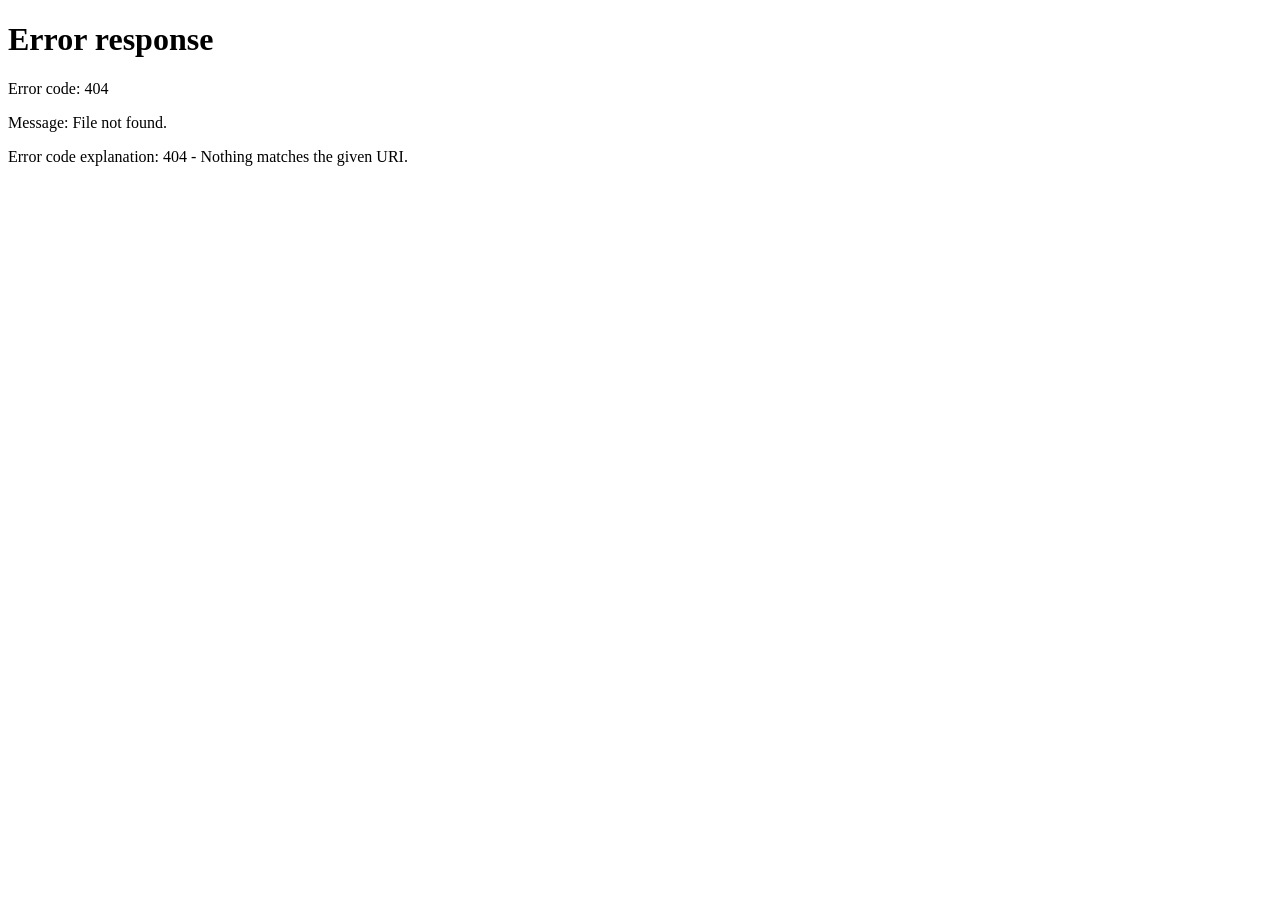
==== commit aa5c3dc8: "feat: implement clean URL redirection and update canonical links across multiple pages Co-authored-b" ====
--- a/index.html
+++ b/index.html
@@ -2,6 +2,7 @@
 <html lang="en">
 
 <head>
+    <script src="/scripts/redirect.js"></script>
     <meta charset="UTF-8">
     <meta name="viewport" content="width=device-width, initial-scale=1.0">
     <meta name="description"
@@ -10,6 +11,12 @@
     <meta name="theme-color" content="#0FA58B">
 
     <title>CalEye - AI-Powered Calorie Tracking</title>
+    <link rel="shortcut icon" href="/favicon.ico" type="image/x-icon">
+    <link rel="icon" href="/favicon-48x48.png" sizes="48x48" type="image/png">
+    <link rel="icon" href="/favicon-192x192.png" sizes="192x192" type="image/png">
+    <link rel="apple-touch-icon" href="/apple-touch-icon.png" sizes="180x180">
+    <link rel="manifest" href="/site.webmanifest">
+    <link rel="canonical" href="https://caleye.co/">
 
     <!-- Google Fonts -->
     <link rel="preconnect" href="https://fonts.googleapis.com">
